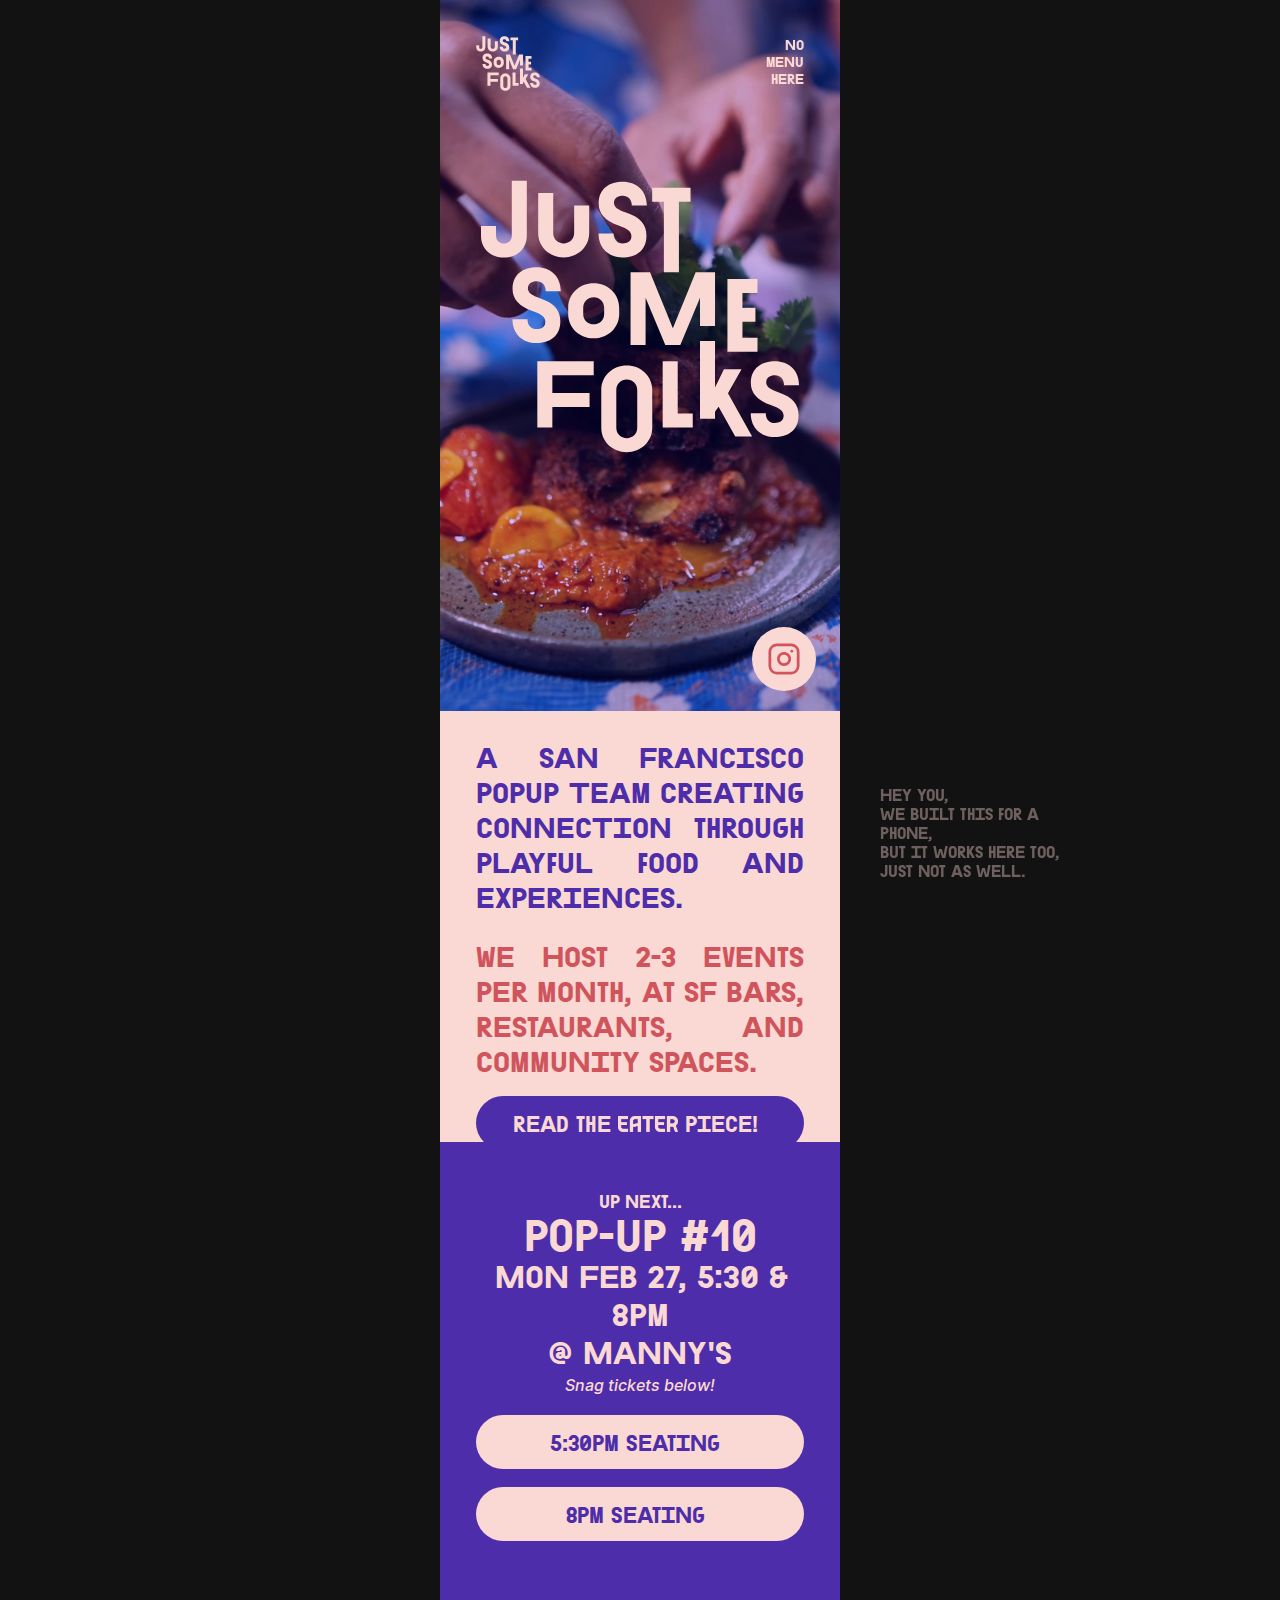
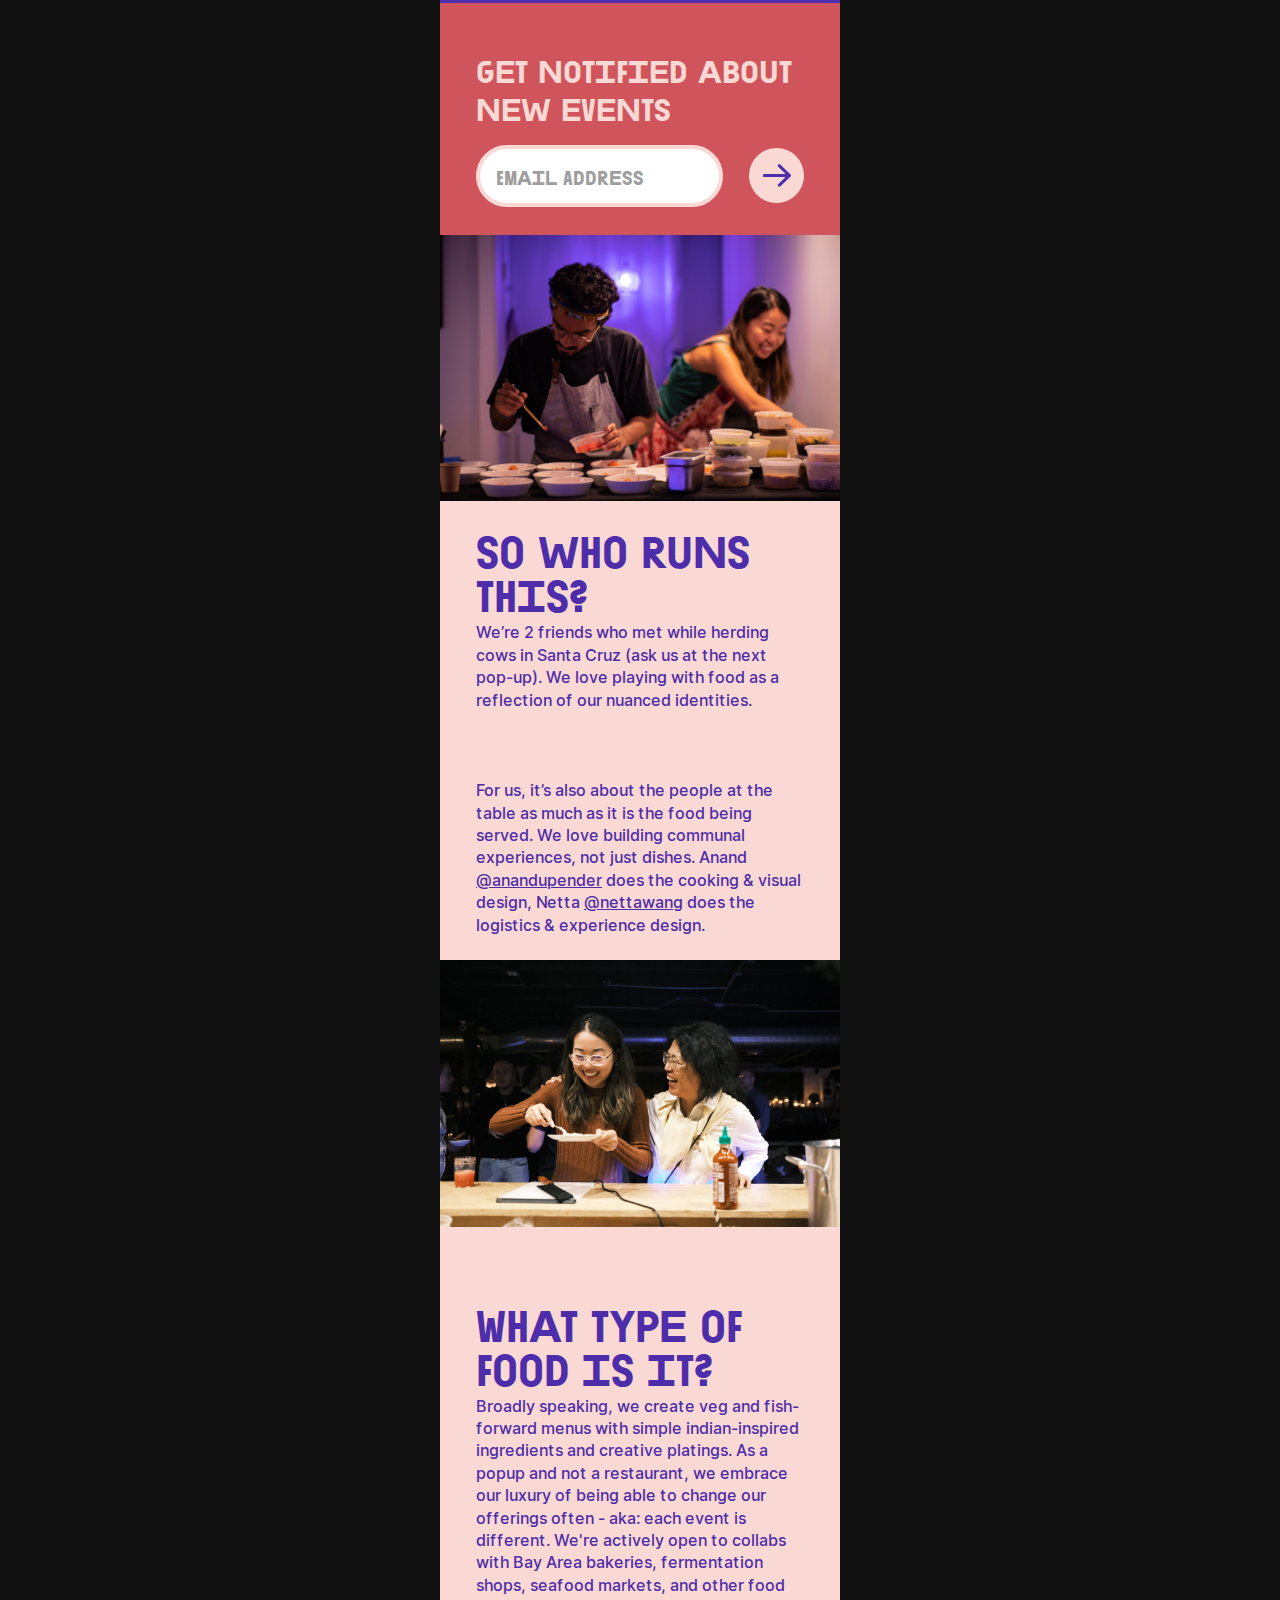
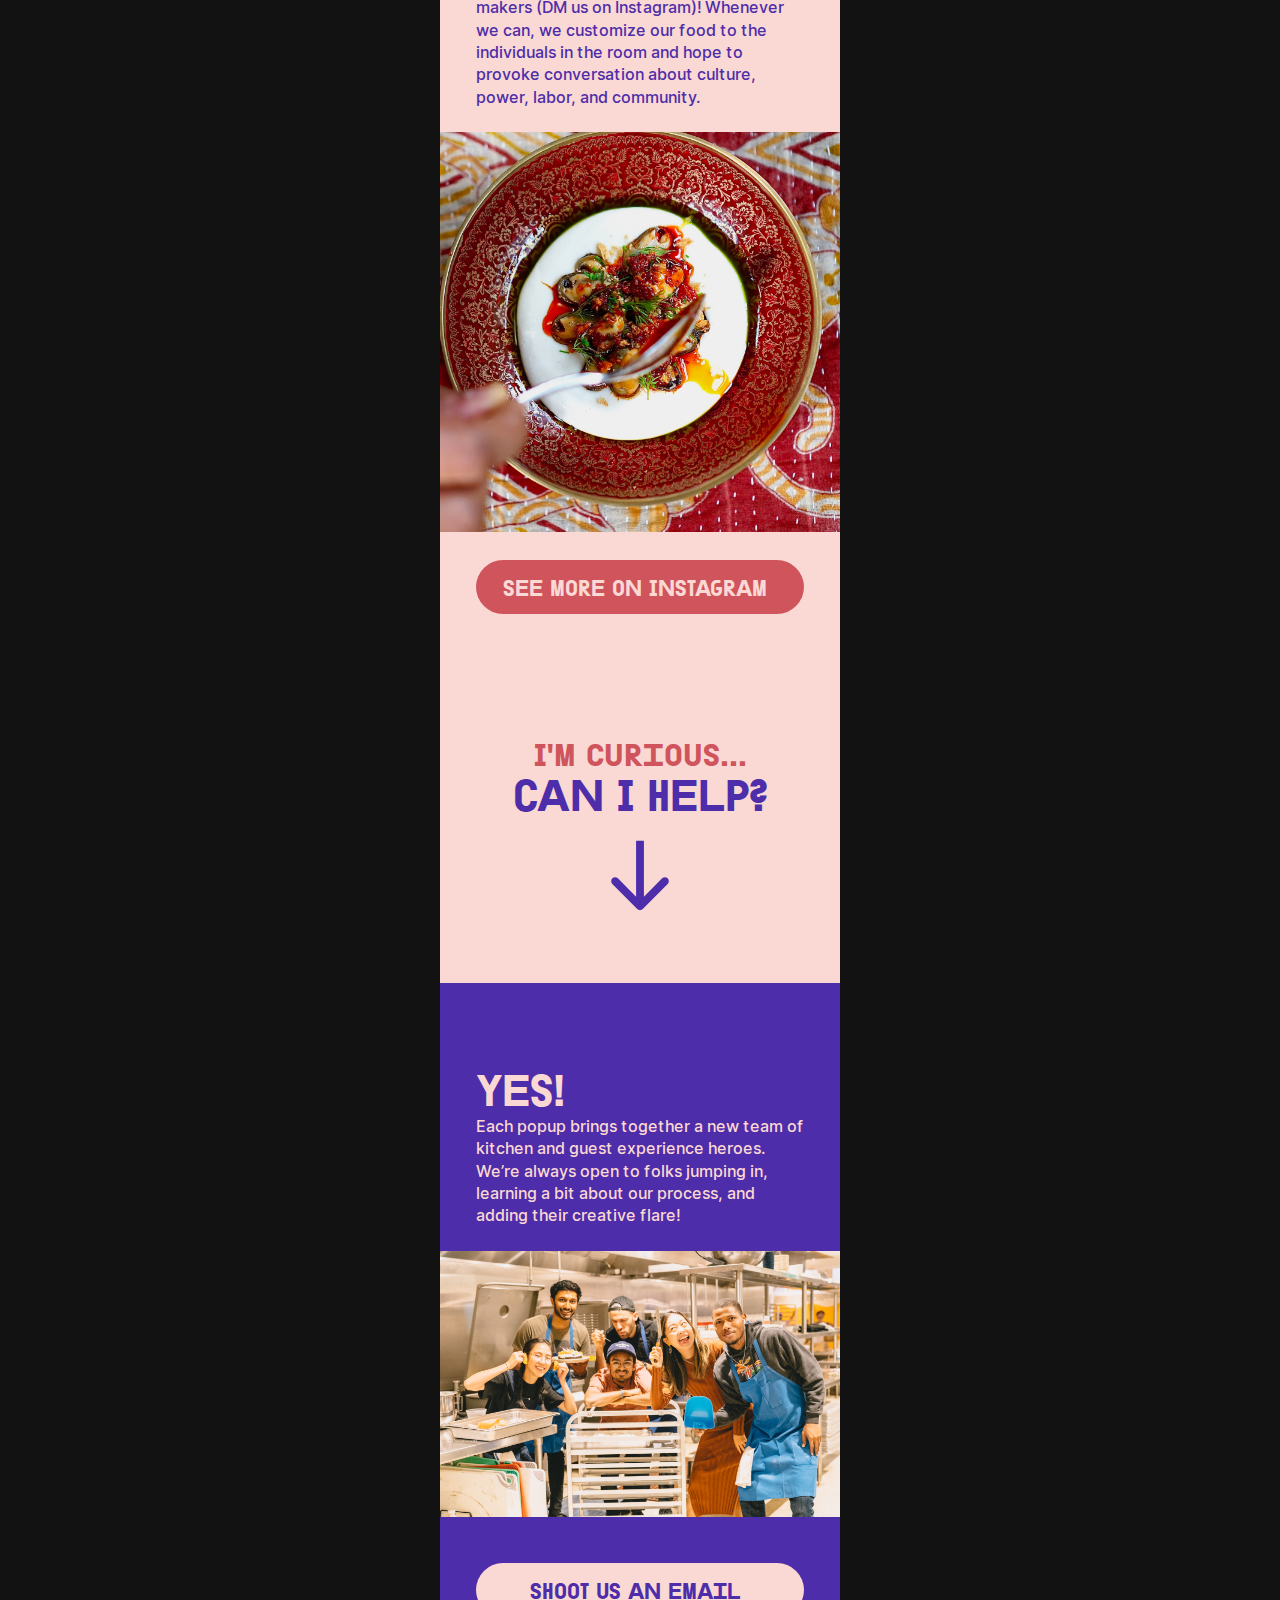
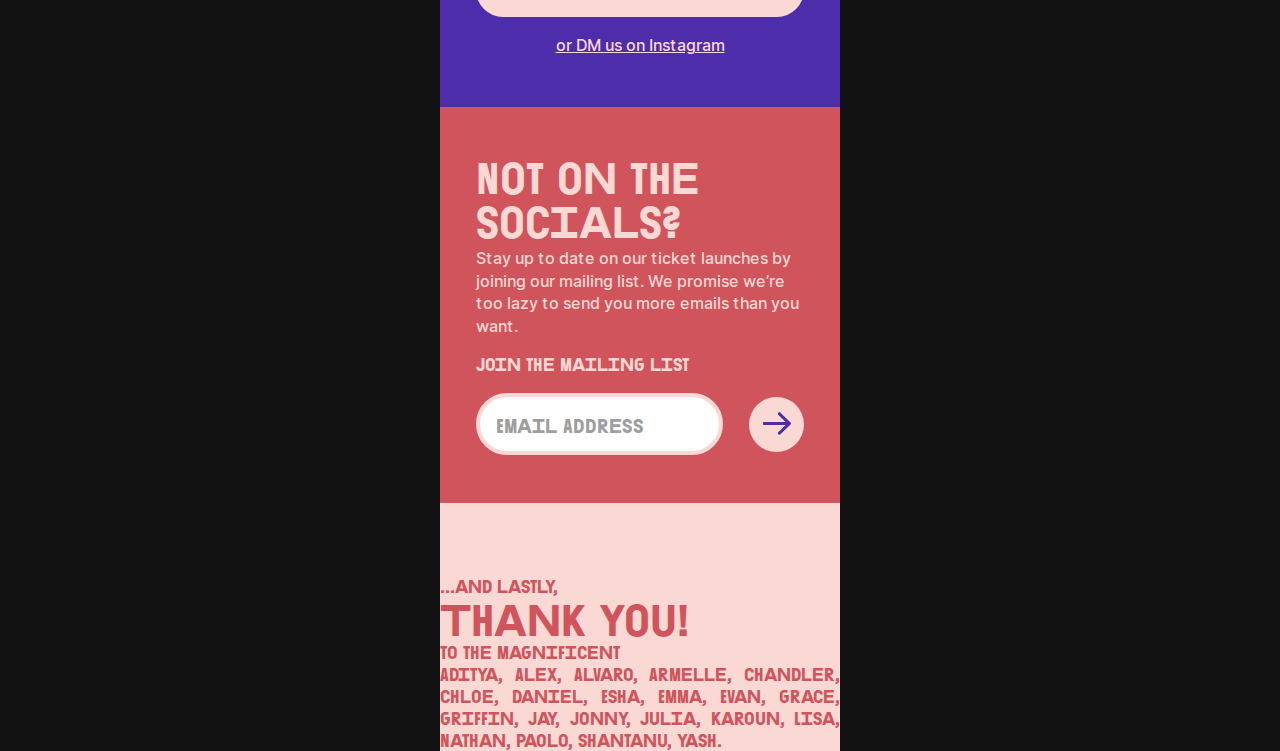
==== index.html @ a55f7429 "add mannys event live" ====
<!DOCTYPE html>
<html lang="en">
<head>
    <meta charset="UTF-8">
    <meta http-equiv="X-UA-Compatible" content="IE=edge">
    <meta name="viewport" content="width=device-width, initial-scale=1.0">
    
    <!-- Primary Meta Tags -->
    <title>Just Some Folks</title>
    <meta name="title" content="Just Some Folks">
    <meta name="description" content="a San Francisco Pop-up team creating connection through playful food and experiences">

    <link rel="apple-touch-icon" sizes="180x180" href="/apple-touch-icon.png">
    <link rel="icon" type="image/png" sizes="32x32" href="/favicon-32x32.png">
    <link rel="icon" type="image/png" sizes="16x16" href="/favicon-16x16.png">
    <link rel="manifest" href="/site.webmanifest">

    <!-- Open Graph / Facebook -->
    <meta property="og:type" content="website">
    <meta property="og:url" content="https://justsomefolks.com/">
    <meta property="og:title" content="Just Some Folks">
    <meta property="og:description" content="a San Francisco Pop-up team creating connection through playful food and experiences">
    <meta property="og:image" content="seo.jpg">

    <!-- Twitter -->
    <meta property="twitter:card" content="summary_large_image">
    <meta property="twitter:url" content="https://justsomefolks.com/">
    <meta property="twitter:title" content="Just Some Folks">
    <meta property="twitter:description" content="a San Francisco Pop-up team creating connection through playful food and experiences">
    <meta property="twitter:image" content="seo.jpg">

    <link rel="stylesheet" href="css/base.css">
    <link rel="stylesheet" href="https://cdnjs.cloudflare.com/ajax/libs/animate.css/4.1.1/animate.min.css"/>

    <!-- Google tag (gtag.js) -->
    <script async src="https://www.googletagmanager.com/gtag/js?id=G-86JX3E0QY8"></script>
    <script>
    window.dataLayer = window.dataLayer || [];
    function gtag(){dataLayer.push(arguments);}
    gtag('js', new Date());

    gtag('config', 'G-86JX3E0QY8');
    </script>
   
</head>
<body class="animate__animated animate__fadeIn">
    <nav>
        <img src="img/logo.svg" class="logo" alt="">
        <h4 class="white">
            no<br/>menu<br/>here
        </h4>
    </nav>

    <div class="hero">
        <img id="heroImage" src="img/hero.jpeg" alt="">
        <div id="videoFilter"></div>
        <video id="video" autoplay muted loop playsinline>
            <source src="img/food.MP4" type="video/mp4">
          Your browser does not support the video tag.
          </video>
        <img src="img/logo.svg" class="logo animate__animated animate__fadeInDown" alt="">
        <a href="https://www.instagram.com/justsomefolks.sf" target="_blank" id="instagram" title="instagram">
            <svg width="34" height="34" viewBox="0 0 28 28" fill="none" xmlns="http://www.w3.org/2000/svg">
              <path d="M19.8333 2.33337H8.16665C4.94499 2.33337 2.33331 4.94505 2.33331 8.16671V19.8334C2.33331 23.055 4.94499 25.6667 8.16665 25.6667H19.8333C23.055 25.6667 25.6666 23.055 25.6666 19.8334V8.16671C25.6666 4.94505 23.055 2.33337 19.8333 2.33337Z" stroke="#D0545C" stroke-width="2.25" stroke-linecap="round" stroke-linejoin="round"/>
              <path d="M18.6667 13.265C18.8106 14.2359 18.6448 15.2276 18.1927 16.0988C17.7406 16.9701 17.0253 17.6766 16.1485 18.1179C15.2718 18.5592 14.2782 18.7128 13.3091 18.5569C12.34 18.401 11.4447 17.9434 10.7506 17.2493C10.0566 16.5553 9.599 15.66 9.44306 14.6909C9.28712 13.7218 9.44073 12.7282 9.88203 11.8514C10.3233 10.9746 11.0299 10.2593 11.9011 9.80727C12.7724 9.35518 13.764 9.18934 14.735 9.33332C15.7254 9.48018 16.6423 9.94169 17.3503 10.6497C18.0583 11.3577 18.5198 12.2746 18.6667 13.265Z" stroke="#D0545C" stroke-width="2.25" stroke-linecap="round" stroke-linejoin="round"/>
              <path d="M20.4167 7.58337H20.4284" stroke="#D0545C" stroke-width="2.25" stroke-linecap="round" stroke-linejoin="round"/>
            </svg>
        </a>
    </div>

    <section class="flex col">
        <h3 class="justify h29">a San Francisco PoPUp Team creaTIng connecTion through playful food and experiences.</h3>
        <h3 class="justify h29 red mt2">We Host 2-3 events per month, at SF bars, restaurants, and community spaces.</h3>
        <a target="_blank" href="https://sf.eater.com/2022/10/7/23392945/just-some-folks-pop-up-san-francisco" class="button bt3" style="margin-bottom:-48px; z-index:100;">Read the <img class="small" src="img/eater.png"> piece!</a>
    </section>

    <img src="img/people2.jpeg" alt="">

    <!-- NO FUTURE EVENT PLANNED -->
    <section class="bg-purple p1 mt0 mb0" style="display: none;">
        <h3 class="white center">next event in late feb...come back soon!</h3>
        <p class="white center italic">We’re probably...</p>
        <div class="white center" id="dynamic">recipe testing</div>
    </section>

    <!-- PUBLIC EVENT -->
    <section class="bg-purple p1 mt0 mb0">
        <h4 class="white center">Up next...</h4>
        <h2 class="white center">Pop-up #10</h2>
        <h3 class="white center">Mon Feb 27, 5:30 & 8pm</h3>
        <h3 class="white center">@ Manny's</h3>
        <p class="white center italic"> Snag tickets below!</p>
        <a class="button bt2" target="_blank" href="https://www.exploretock.com/just-some-folks/event/397470?size=1">5:30pm Seating</a>
        <a class="button bt2" target="_blank" href="https://www.exploretock.com/just-some-folks/event/397472/just-some-folks-mannys-8pm-seating">8pm Seating</a>
    </section>

    <!-- UPCOMING TICKETED EVENT -->
    <section class="bg-purple p1 mt0 mb0" style="display: none;">
        <h2 class="white center">Pop-Up #10</h2>
        <h2 class="white center">Mon Feb 27</h2>
        <p class="white center italic">Tickets released on Feb 15 @ 5pm</p>
        <a class="button bt2" target="_blank" href="https://www.instagram.com/justsomefolks.sf/">See more on Instagram!</a>

    </section>

    <!-- UPCOMING TICKETED EVENT - LIVE -->
    <section class="bg-purple p1 mt0 mb0" style="display: none;">
        <h2 class="white center">Pop-Up #11</h2>
        <h2 class="white center">Sat Feb 4</h2>
        <p class="white center italic">Tickets live! View event page for availability:</p>
        <a class="button bt2" target="_blank" href="https://www.instagram.com/justsomefolks.sf/">Buy Tickets Now!</a>
    </section>

    <section class="bg-red p2 mt0 mb0">
         <!-- Mailchimp Signup Form -->
         <div id="mc_embed_signup" style="margin-top: 24px;">
            <form action="https://justsomefolks.us21.list-manage.com/subscribe/post?u=ed7570cddda51adbb8018273b&amp;id=069e3c204b&amp;f_id=002ad7e1f0" method="post" id="mc-embedded-subscribe-form" name="mc-embedded-subscribe-form" class="validate" target="_self">
                <div id="mc_embed_signup_scroll">
                <div class="mc-field-group">
                    <label class="white" for="email"><h3 class="white">Get notified about new events</h3></label>
                    <div class="flex row">
                        <input type="email" value="" name="EMAIL" class="required email" id="mce-EMAIL" placeholder="Email Address" required>
                        <input type="submit" value="" name="subscribe" id="mc-embedded-subscribe" class="button bt2 submit">
                    </div>
                </div>
            </form>
        </div>
        <!--End Mailchimp Form-->   
    </section>

    <img src="img/team1.jpeg" alt="">

    <section>
        <h2>So who runs this?</h2>
        <p>We’re 2 friends who met while herding cows in Santa Cruz (ask us at the next pop-up). We love playing with food as a reflection of our nuanced identities. </p>
    </section>
    <img src="img/team3.jpeg" alt="">
    <section>
        <p>For us, it’s also about the people at the table as much as it is the food being served. We love building communal experiences, not just dishes. Anand <a style="text-decoration: underline; color: #4D2DA9" target="_blank" href="https://www.instagram.com/anandupender/">@anandupender</a> does the cooking & visual design, Netta <a target="_blank" style="text-decoration: underline; color: #4D2DA9" href="https://www.instagram.com/nettawang/">@nettawang</a> does the logistics & experience design.</p>
    </section>

    <!-- <section class="mt-1">
        <h2 class="red outline">We Host</h2>
        <h3 class="red mb1">...2-3 events per month, at SF bars, restaurants, and community spaces.</h3>
        <p class="red">Tickets available in the bio of our</p>
        <a class="button bt1" target="_blank" href="https://www.instagram.com/justsomefolks.sf/">Instagraaaaam</a>
    </section> -->

    <img src="img/people3.jpeg" alt="">

    <section class="mt1">
        <h2>What type of food is it?</h2>
        <p>Broadly speaking, we create veg and fish-forward menus with simple indian-inspired ingredients and creative platings. As a popup and not a restaurant, we embrace our luxury of being able to change our offerings often - aka: each event is different. We're actively open to collabs with Bay Area bakeries, fermentation shops, seafood markets, and other food makers (DM us on Instagram)! Whenever we can, we customize our food to the individuals in the room and hope to provoke conversation about culture, power, labor, and community.</p>
    </section>
    <img class="square" src="img/food1.jpeg" alt="">
    <section>
        <a class="button bt1" target="_blank" href="https://www.instagram.com/justsomefolks.sf/">See more on Instagram</a>
    </section>

    <section class="mt1 flex h-center col p1">
        <h3 class="red center">I'm curious...</h3>
        <h2 class="center">can I help?</h2>
        <img src="img/arrow.svg" class="small mt2">
    </section>

   <div class="bg-purple p2">
        <section class="mt1">
            <h2 class="white">Yes!</h2>
            <p class="white">Each popup brings together a new team of kitchen and guest experience heroes. We’re always open to folks jumping in, learning a bit about our process, and adding their creative flare!</p>
        </section>
        <img src="img/team2.jpeg" alt="">
        
        <section class="flex col">
            <a class="button bt2" href="mailto:anand.upender@gmail.com">Shoot us an email</a>
            <a style="text-align: center; text-decoration: underline;" href="https://www.instagram.com/justsomefolks.sf">or DM us on Instagram</a>
        </section>
    
   </div>

   <section class="bg-red p1 mt0">
    <h2 class="white">Not on the Socials?</h2>
    <p class="white">Stay up to date on our ticket launches by joining our mailing list. We promise we’re too lazy to send you more emails than you want.</p>
    
    <!-- Mailchimp Signup Form -->
    <div id="mc_embed_signup">
        <form action="https://justsomefolks.us21.list-manage.com/subscribe/post?u=ed7570cddda51adbb8018273b&amp;id=069e3c204b&amp;f_id=002ad7e1f0" method="post" id="mc-embedded-subscribe-form" name="mc-embedded-subscribe-form" class="validate" target="_self">
            <div id="mc_embed_signup_scroll">
            <div class="mc-field-group">
                <label for="email" class="white">Join the mailing list</label>
                <div class="flex row">
                    <input type="email" value="" name="EMAIL" class="required email" id="mce-EMAIL" placeholder="Email Address" required>
                    <input type="submit" value="" name="subscribe" id="mc-embedded-subscribe" class="button bt2 submit">
                </div>
            </div>
        </form>
    </div>
    <!--End Mailchimp Form-->
</section>

    <footer>
        <h4 class="red">...and lastly,</h4>
        <h2 class="red">Thank you!</h2>
        <h4>to the magnificent</h4>
        <h4 class="justify">Aditya, Alex, Alvaro, Armelle, Chandler, Chloe, Daniel, Esha, Emma, Evan, Grace, Griffin, Jay, Jonny, Julia, Karoun, Lisa, Nathan,   Paolo,   Shantanu,  Yash.</h4>
        
    </footer>

    <span id="desktop-only">
        <h4>Hey you,<br/>
            we built this for a phone,<br/>
            but it works here too,<br/>
            just not as well.
        </h4>
    </span>

    <style>
        @font-face {
            font-family: ExpositBlack;
            src: url("fonts/EB.otf") format("opentype");
        }

        @font-face {
            font-family: 'Inter';
            font-style:  normal;
            font-weight: 400;
            font-display: swap;
            src: url("fonts/Inter-Regular.woff2?v=3.19") format("woff2"),
                url("fonts/Inter-Regular.woff?v=3.19") format("woff");
        }
        @font-face {
            font-family: 'Inter';
            font-style:  italic;
            font-weight: 400;
            font-display: swap;
            src: url("fonts/Inter-Italic.woff2?v=3.19") format("woff2"),
                url("fonts/Inter-Italic.woff?v=3.19") format("woff");
        }

        @font-face {
            font-family: 'Inter';
            font-style:  normal;
            font-weight: 500;
            font-display: swap;
            src: url("fonts/Inter-Medium.woff2?v=3.19") format("woff2"),
                url("fonts/Inter-Medium.woff?v=3.19") format("woff");
        }
        @font-face {
            font-family: 'Inter';
            font-style:  italic;
            font-weight: 500;
            font-display: swap;
            src: url("fonts/Inter-MediumItalic.woff2?v=3.19") format("woff2"),
                url("fonts/Inter-MediumItalic.woff?v=3.19") format("woff");
        }
        @font-face {
            font-family: 'Inter';
            font-style:  normal;
            font-weight: 800;
            font-display: swap;
            src: url("fonts/Inter-ExtraBold.woff2?v=3.19") format("woff2"),
                url("fonts/Inter-ExtraBold.woff?v=3.19") format("woff");
        }
        @font-face {
            font-family: 'Inter';
            font-style:  italic;
            font-weight: 800;
            font-display: swap;
            src: url("fonts/Inter-ExtraBoldItalic.woff2?v=3.19") format("woff2"),
                url("fonts/Inter-ExtraBoldItalic.woff?v=3.19") format("woff");
        }
       
        h1,h2,h3,h4{
            font-family: ExpositBlack, sans-serif;
            font-feature-settings:"ss01" on, "ss02" off, "ss03" on;
            font-variant-ligatures: none;
    
        }
        body{
            font-family: Inter;
            font-weight: 500;
        }
    
    </style>

    <script src="js/main.js"></script>

</body>
</html>
---- css/base.css ----
html, body {
  overflow-x: hidden;
}

body {
  font-family: ExpositBlack, sans-serif;
  font-feature-settings: "ss01" on, "ss02" off, "ss03" on;
  font-variant-ligatures: none;
  color: #121212;
  background-color: #FAD8D3;
  margin: 0;
  width: 100vw;
}

h1, h2, h3, h4 {
  font-family: ExpositBlack, sans-serif;
  font-feature-settings: "ss01" on, "ss02" off, "ss03" on;
  font-variant-ligatures: none;
  color: #4D2DA9;
  margin: 0;
  font-weight: normal;
}

h1 {
  font-size: 92px;
}

h2 {
  font-size: 44px;
  line-height: 100%;
}

h3 {
  font-size: 32px;
}

h4 {
  font-size: 18px;
}

.h29 {
  font-size: 29px !important;
}

.outline {
  text-shadow: -3px 3px 0 #FAD8D3, 3px 3px 0 #FAD8D3, 3px -3px 0 #FAD8D3, -3px -3px 0 #FAD8D3;
}

p {
  font-size: 18px;
}

.justify {
  text-align: justify;
}

.primary-color {
  color: #4D2DA9;
}

p, li {
  color: #4D2DA9;
  font-size: 16px;
  line-height: 140%;
  margin: 4px 0;
}

a {
  color: #121212;
}

a.white {
  color: #FAD8D3;
}

a:visited {
  color: #121212;
}

a.white:visited {
  color: #FAD8D3;
}

.white {
  color: #FAD8D3 !important;
}

.red {
  color: #D0545C;
}

.center {
  text-align: center;
}

.italic {
  font-style: italic;
}

section {
  padding: 0px 36px 0 36px;
  margin: 24px 0;
  max-width: 100vw;
}

.bg-purple {
  background-color: #4D2DA9;
}

.bg-red {
  background-color: #D0545C;
}

.p1 {
  padding-top: 48px;
  padding-bottom: 48px;
}

.p2 {
  padding-top: 12px;
  padding-bottom: 32px;
}

.mb0 {
  margin-bottom: -4px;
}

.mb1 {
  margin-bottom: 24px;
}

.mt0 {
  margin-top: -4px;
}

.mt1 {
  margin-top: 32px;
}

.mt-1 {
  margin-top: -32px;
}

.flex {
  display: flex;
}

.row {
  flex-direction: row;
  align-items: center;
  justify-content: space-between;
}

.wrap {
  flex-wrap: wrap;
}

.col {
  flex-direction: column;
}

.h-center {
  align-items: center;
}

.flex-item {
  flex: 1;
  margin-right: 42px;
}

.flex-item:last-child {
  margin-right: 0;
}

.mc-field-group {
  display: flex;
  flex-direction: column;
}
.mc-field-group label {
  font-family: ExpositBlack;
  color: #4D2DA9;
  font-size: 18px;
  margin-top: 12px;
  margin-bottom: 18px;
}
.mc-field-group #mc-embedded-subscribe {
  border-radius: 50%;
  width: 55px;
  height: 55px;
}

.hero {
  width: 100vw;
  position: relative;
  max-height: 90vh;
}
.hero video {
  width: 0;
  opacity: 0;
  max-height: calc(90vh - 4px);
  object-fit: cover;
}
.hero #videoFilter {
  background-color: #4D2DA9;
  position: absolute;
  top: 0;
  width: 100%;
  opacity: 0.4;
  height: calc(100% - 4px);
  mix-blend-mode: hard-light;
}
.hero img.logo {
  object-fit: cover;
  width: 80%;
  top: 180px;
  position: absolute;
  left: 10%;
}
.hero #instagram {
  position: absolute;
  right: 24px;
  bottom: 24px;
  background-color: #FAD8D3;
  width: 64px;
  height: 64px;
  display: flex;
  justify-content: center;
  align-items: center;
  border-radius: 50%;
  animation: rotate 8s infinite forwards linear;
}

@keyframes rotate {
  from {
    transform: rotate(0deg);
  }
  to {
    transform: rotate(360deg);
  }
}
nav {
  z-index: 100;
  position: absolute;
  left: 0;
  display: flex;
  margin-bottom: 24px;
  justify-content: space-between;
  flex-direction: row;
  font-weight: 900;
  width: calc(100vw - 36px - 36px);
  padding: 36px 36px 0 36px;
}
nav a {
  text-decoration: none;
}
nav img {
  width: 64px;
  object-fit: fill;
}
nav h4 {
  text-align: right;
  font-size: 14px !important;
}

img {
  width: 100vw;
  object-fit: cover;
}

img.small {
  width: 60px;
  object-fit: cover;
}

img.square {
  width: 100vw;
  height: 100vw;
  object-fit: cover;
}

.button, button {
  font-family: ExpositBlack;
  font-feature-settings: "ss01" on, "ss02" off, "ss03" on;
  font-variant-ligatures: none;
  display: block;
  padding: 14px 26px 14px 16px;
  font-size: 22px;
  border-radius: 36px;
  border: none;
  width: 100%;
  margin: 18px 0;
  text-align: center;
}

.button {
  width: auto;
}

.bt1 {
  background-color: #D0545C;
  color: #FAD8D3;
}

.bt2 {
  background-color: #FAD8D3;
  color: #4D2DA9 !important;
}

.bt3 {
  background-color: #4D2DA9;
  color: #FAD8D3;
  cursor: pointer;
}

input {
  font-family: ExpositBlack;
  font-feature-settings: "ss01" on, "ss02" off, "ss03" on;
  font-variant-ligatures: none;
  display: block;
  padding: 14px 26px 14px 16px;
  font-size: 22px;
  border-radius: 36px;
  border: 4px solid #4D2DA9;
  max-width: 60%;
  margin: 0 !important;
  text-align: left;
}

input::placeholder {
  opacity: 0.7;
  font-size: 20px;
}

input.submit {
  border-radius: 50%;
  background-image: url("/img/arrow2.svg");
  background-position: center;
  background-size: 50%;
  background-repeat: no-repeat;
}

input.email {
  border-color: #FAD8D3;
}

a, a:visited {
  color: #FAD8D3;
  text-decoration: none;
}

.mt1 {
  margin-top: 8vh;
}

.mt2 {
  margin-top: 24px;
}

footer {
  width: 100%;
  display: flex;
  justify-content: center;
  align-items: left;
  flex-direction: column;
  margin-top: 72px;
  text-align: left;
}
footer h2, footer h4 {
  color: #D0545C;
}

#desktop-only {
  display: none;
  position: fixed;
  bottom: 20px;
  width: 200px;
  text-align: left;
  right: calc((100vw - 400px) / 2 - 240px);
  opacity: 0.4;
  transition: opacity 300ms ease;
}
#desktop-only h4 {
  color: #FAD8D3;
  font-size: 16px;
}

#desktop-only:hover {
  opacity: 1;
}

@media only screen and (min-width: 500px) {
  html {
    background-color: #121212;
  }

  body {
    width: 400px;
    margin: 0 auto;
  }

  img {
    max-width: 400px;
  }

  img.square {
    width: 400px;
    height: 400px;
  }

  nav {
    width: calc(400px - 36px * 2);
    margin-left: auto;
    margin-right: auto;
    left: 0;
    right: 0;
    text-align: center;
  }

  .hero {
    max-width: 400px;
  }
  .hero img.logo {
    max-width: 400px;
  }

  #desktop-only {
    display: block;
  }
}

/*# sourceMappingURL=base.css.map */
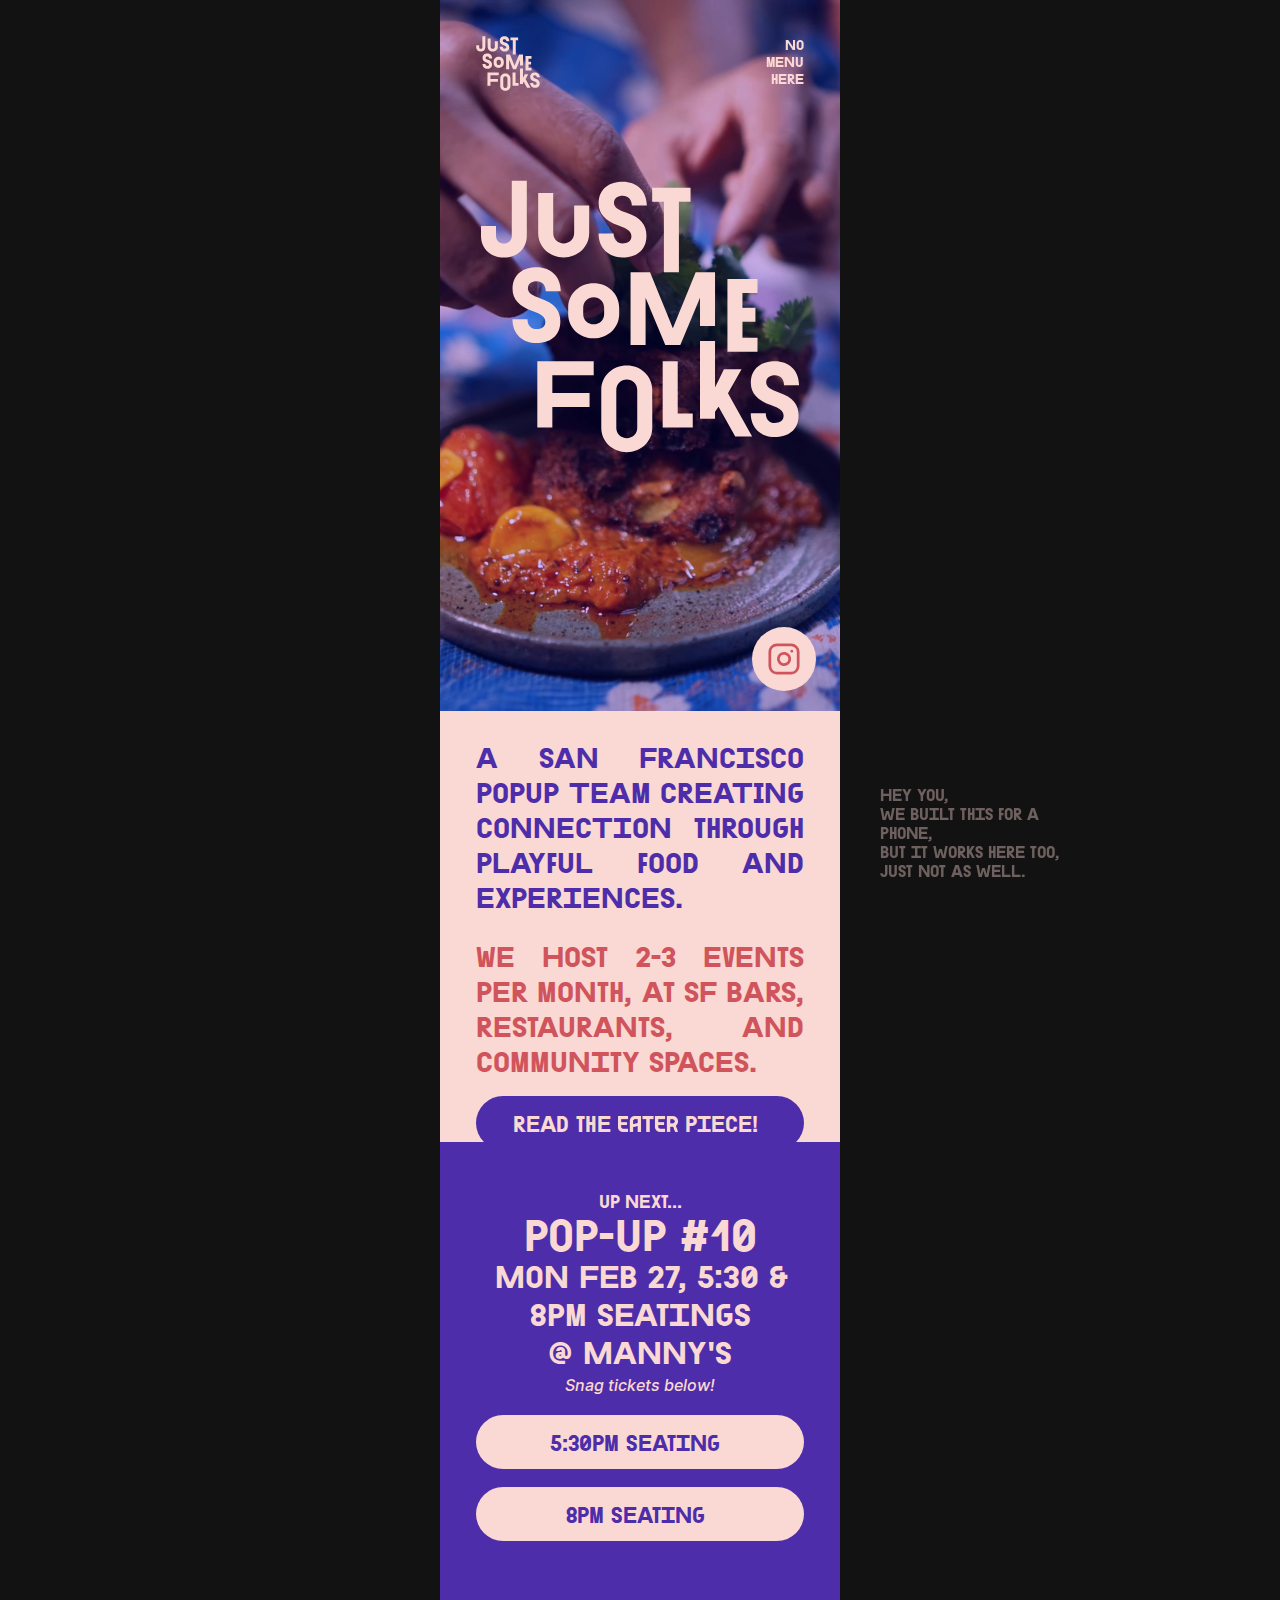
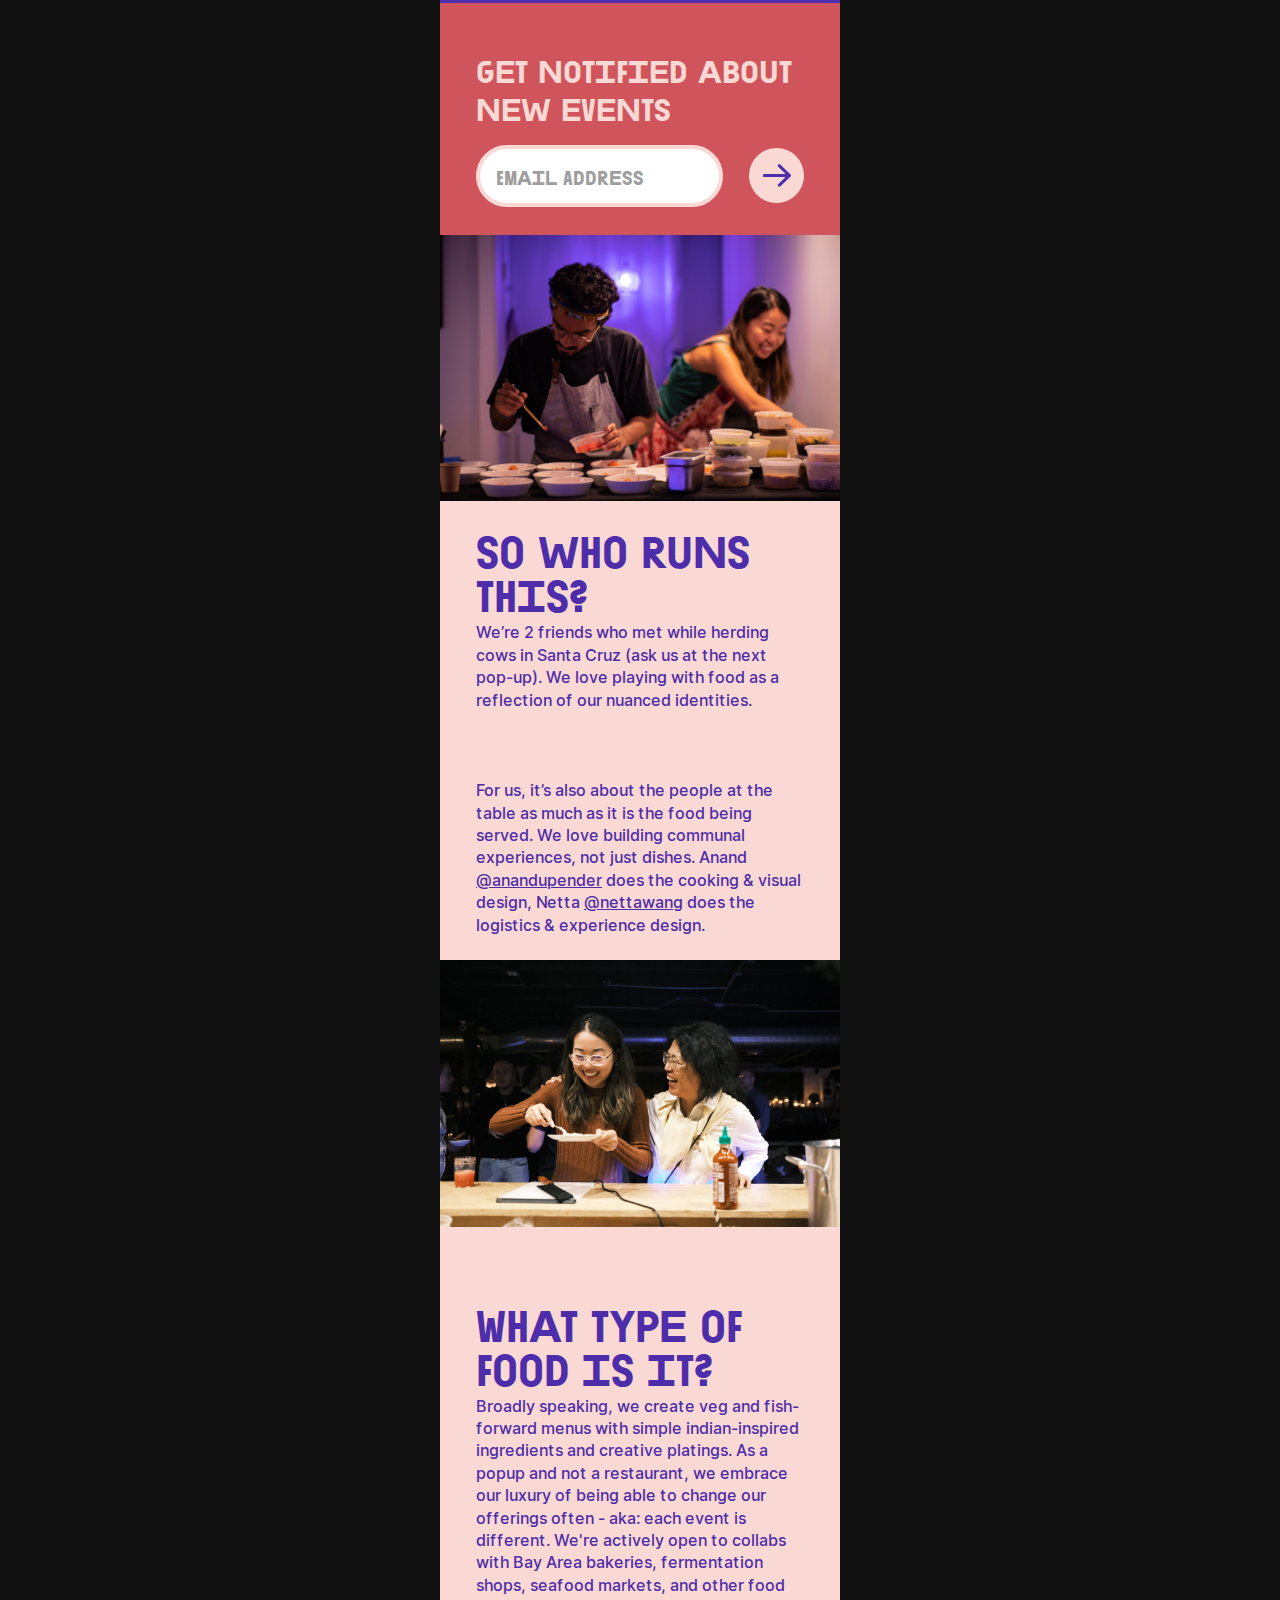
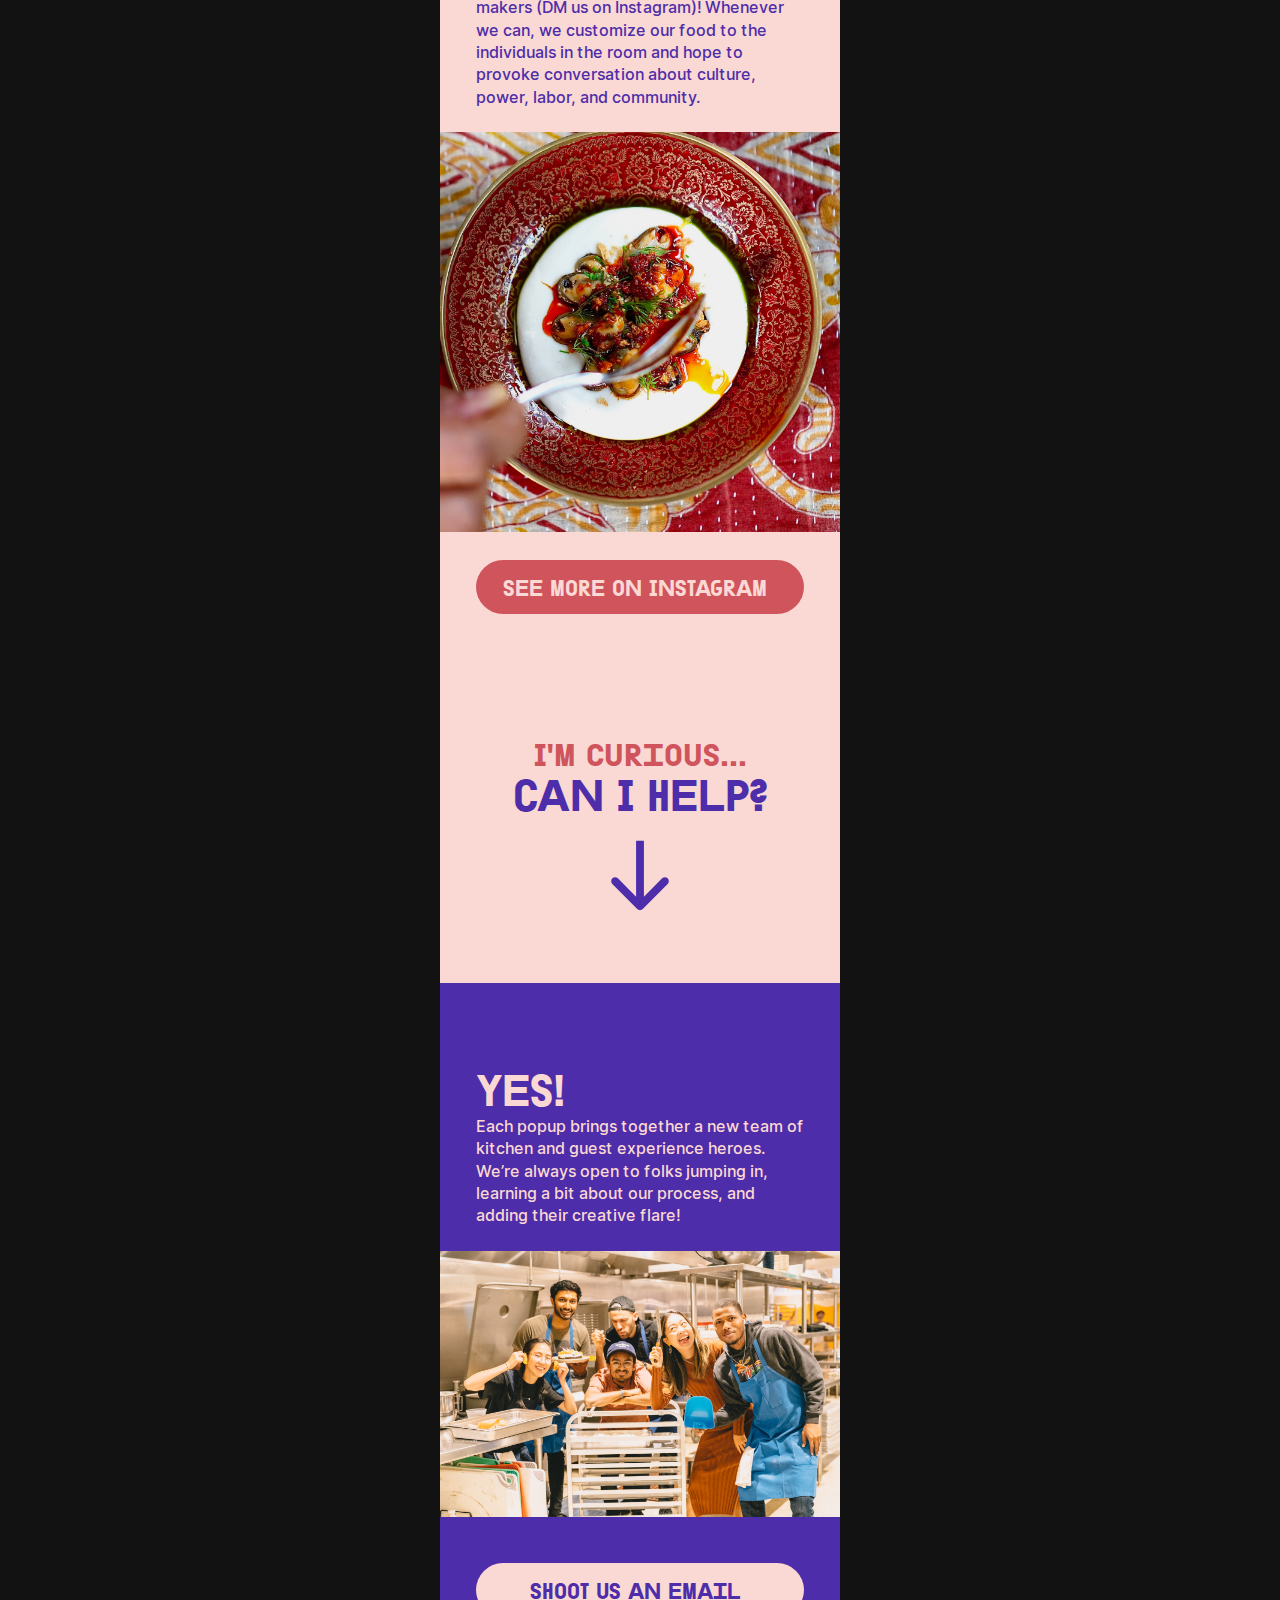
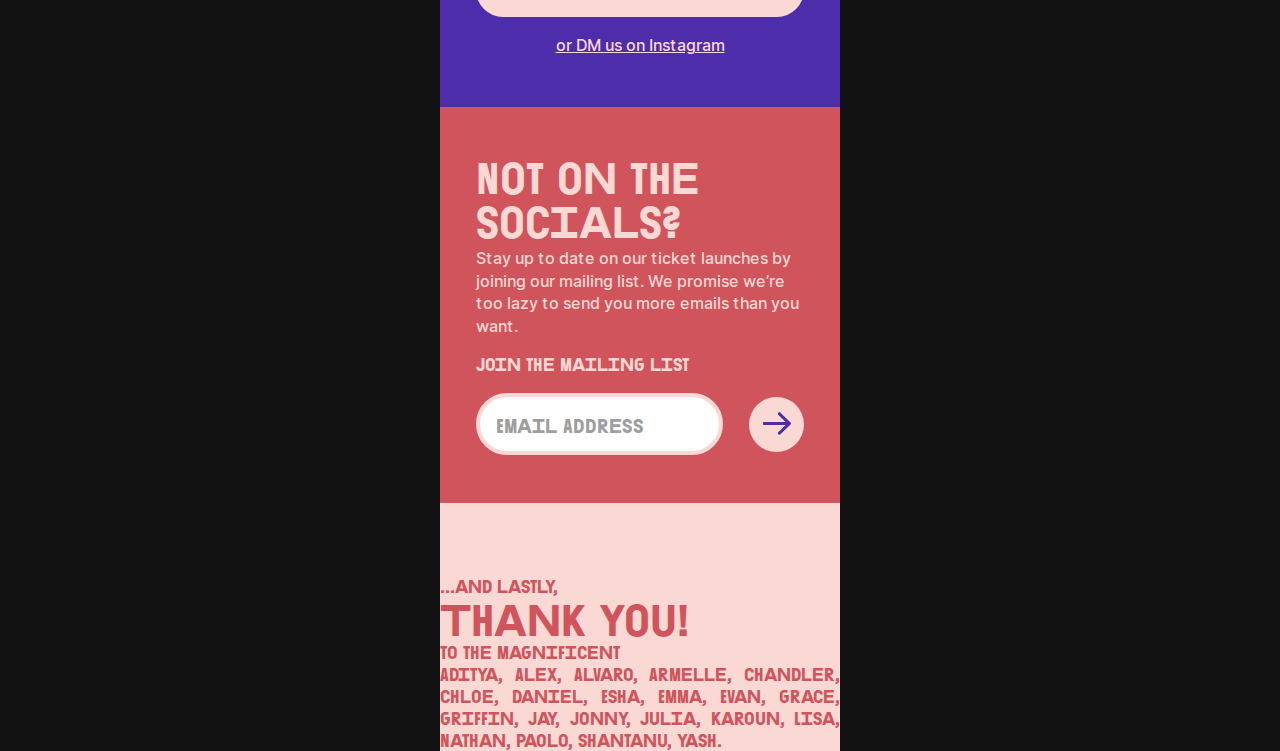
==== commit f8b07c00: "update seating wording" ====
--- a/index.html
+++ b/index.html
@@ -87,7 +87,7 @@
     <section class="bg-purple p1 mt0 mb0">
         <h4 class="white center">Up next...</h4>
         <h2 class="white center">Pop-up #10</h2>
-        <h3 class="white center">Mon Feb 27, 5:30 & 8pm</h3>
+        <h3 class="white center">Mon Feb 27, 5:30 & 8pm Seatings</h3>
         <h3 class="white center">@ Manny's</h3>
         <p class="white center italic"> Snag tickets below!</p>
         <a class="button bt2" target="_blank" href="https://www.exploretock.com/just-some-folks/event/397470?size=1">5:30pm Seating</a>
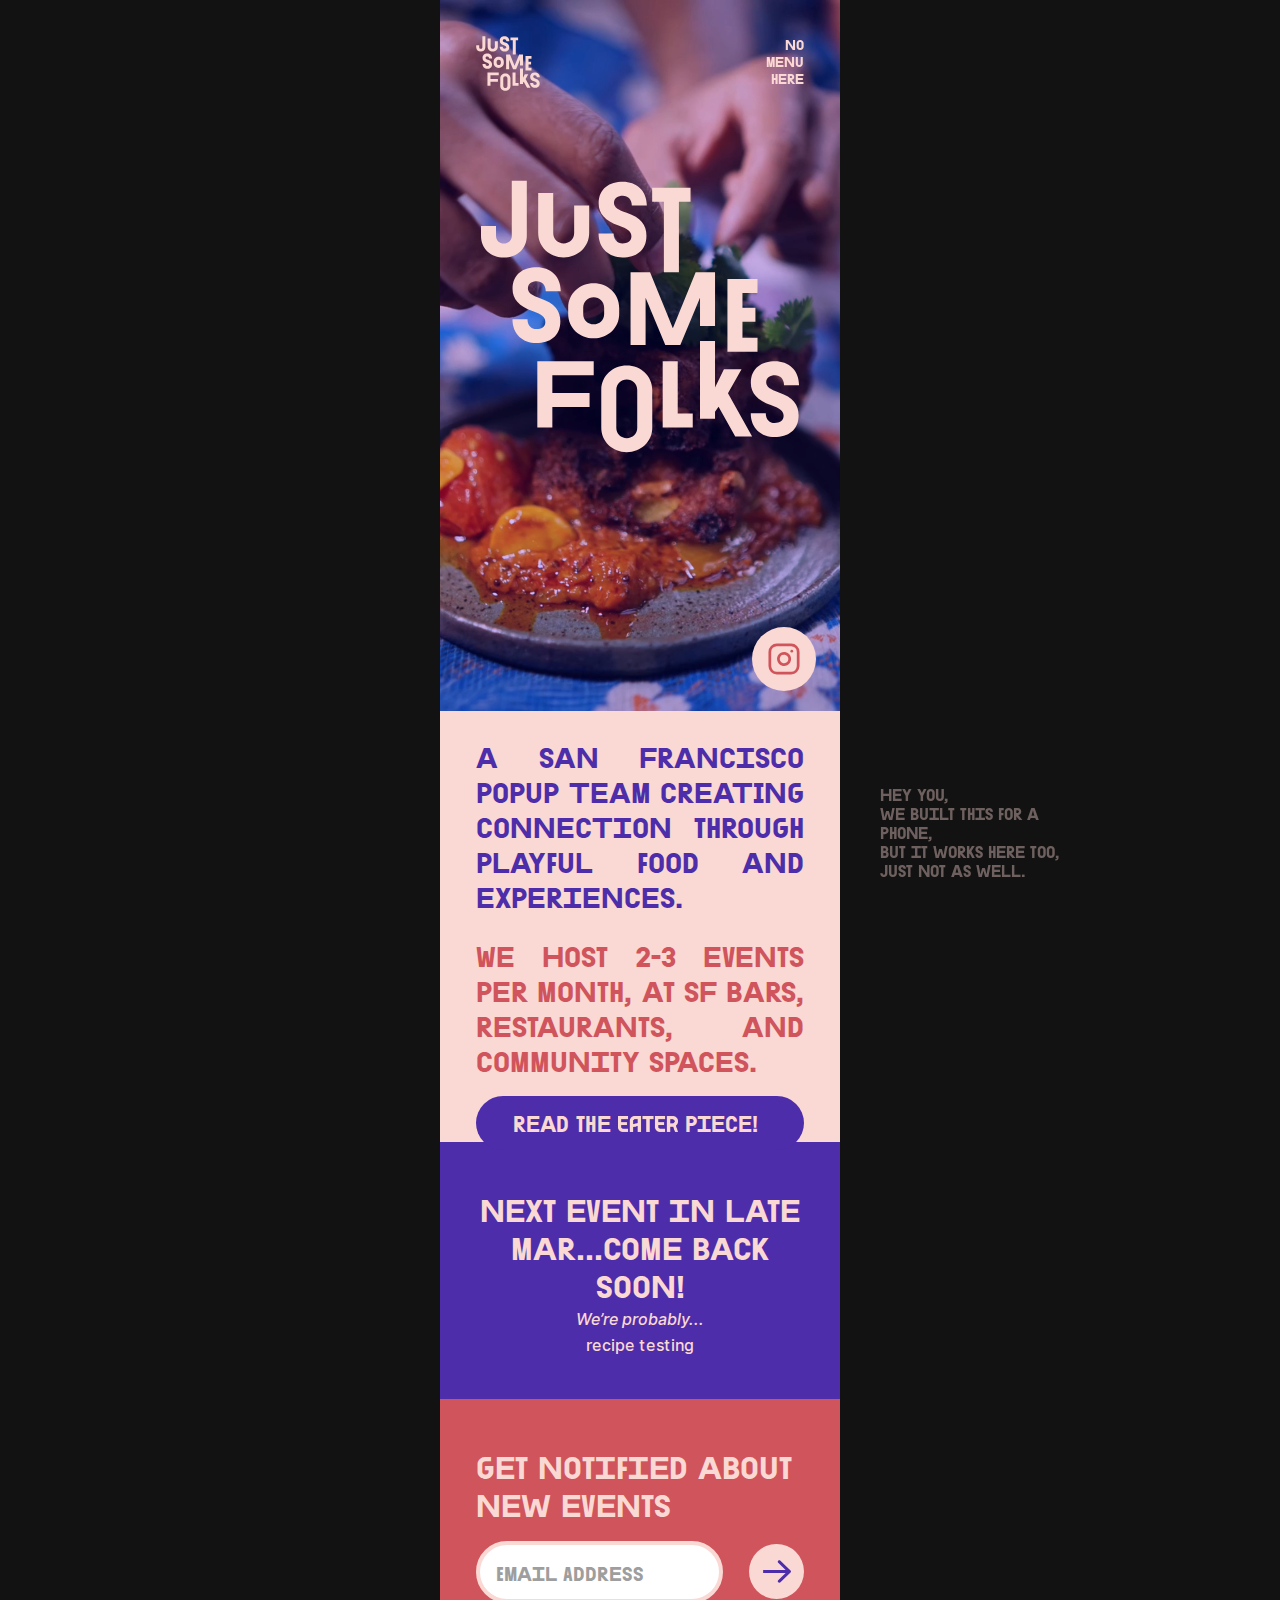
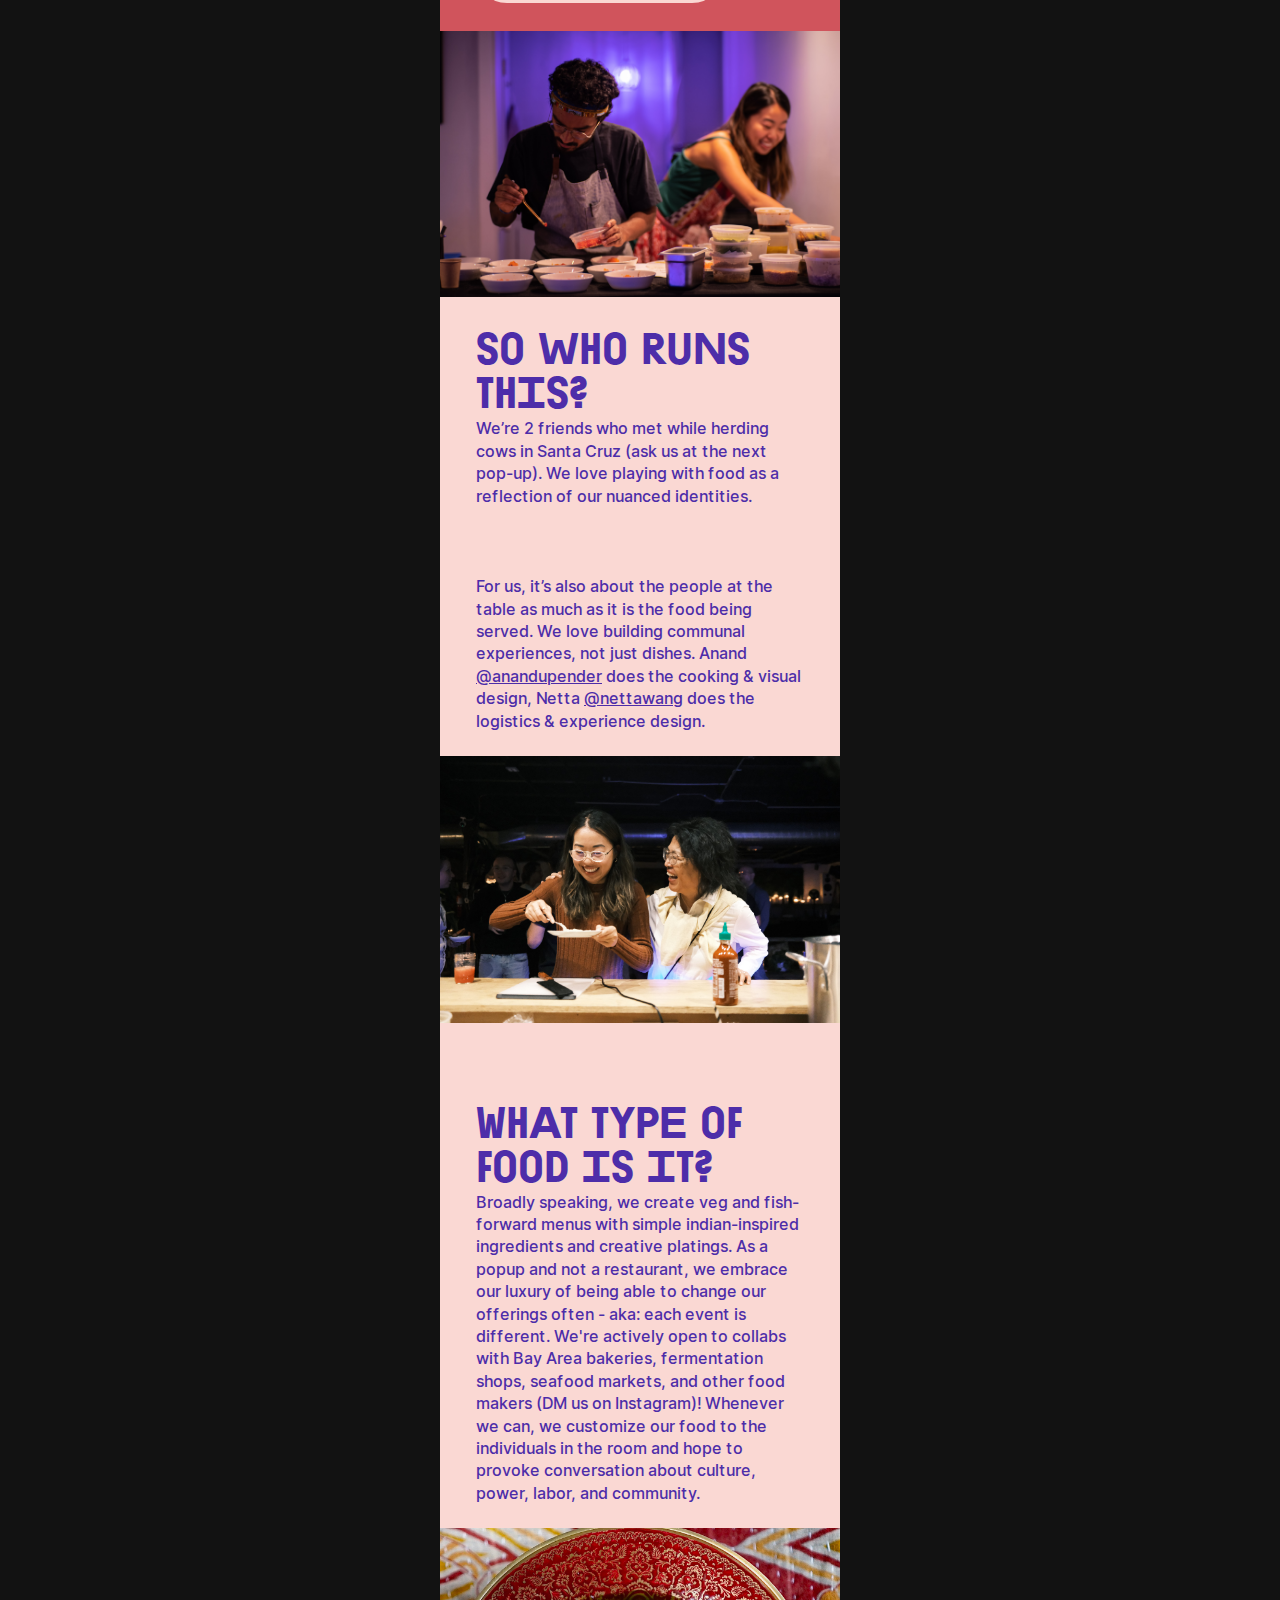
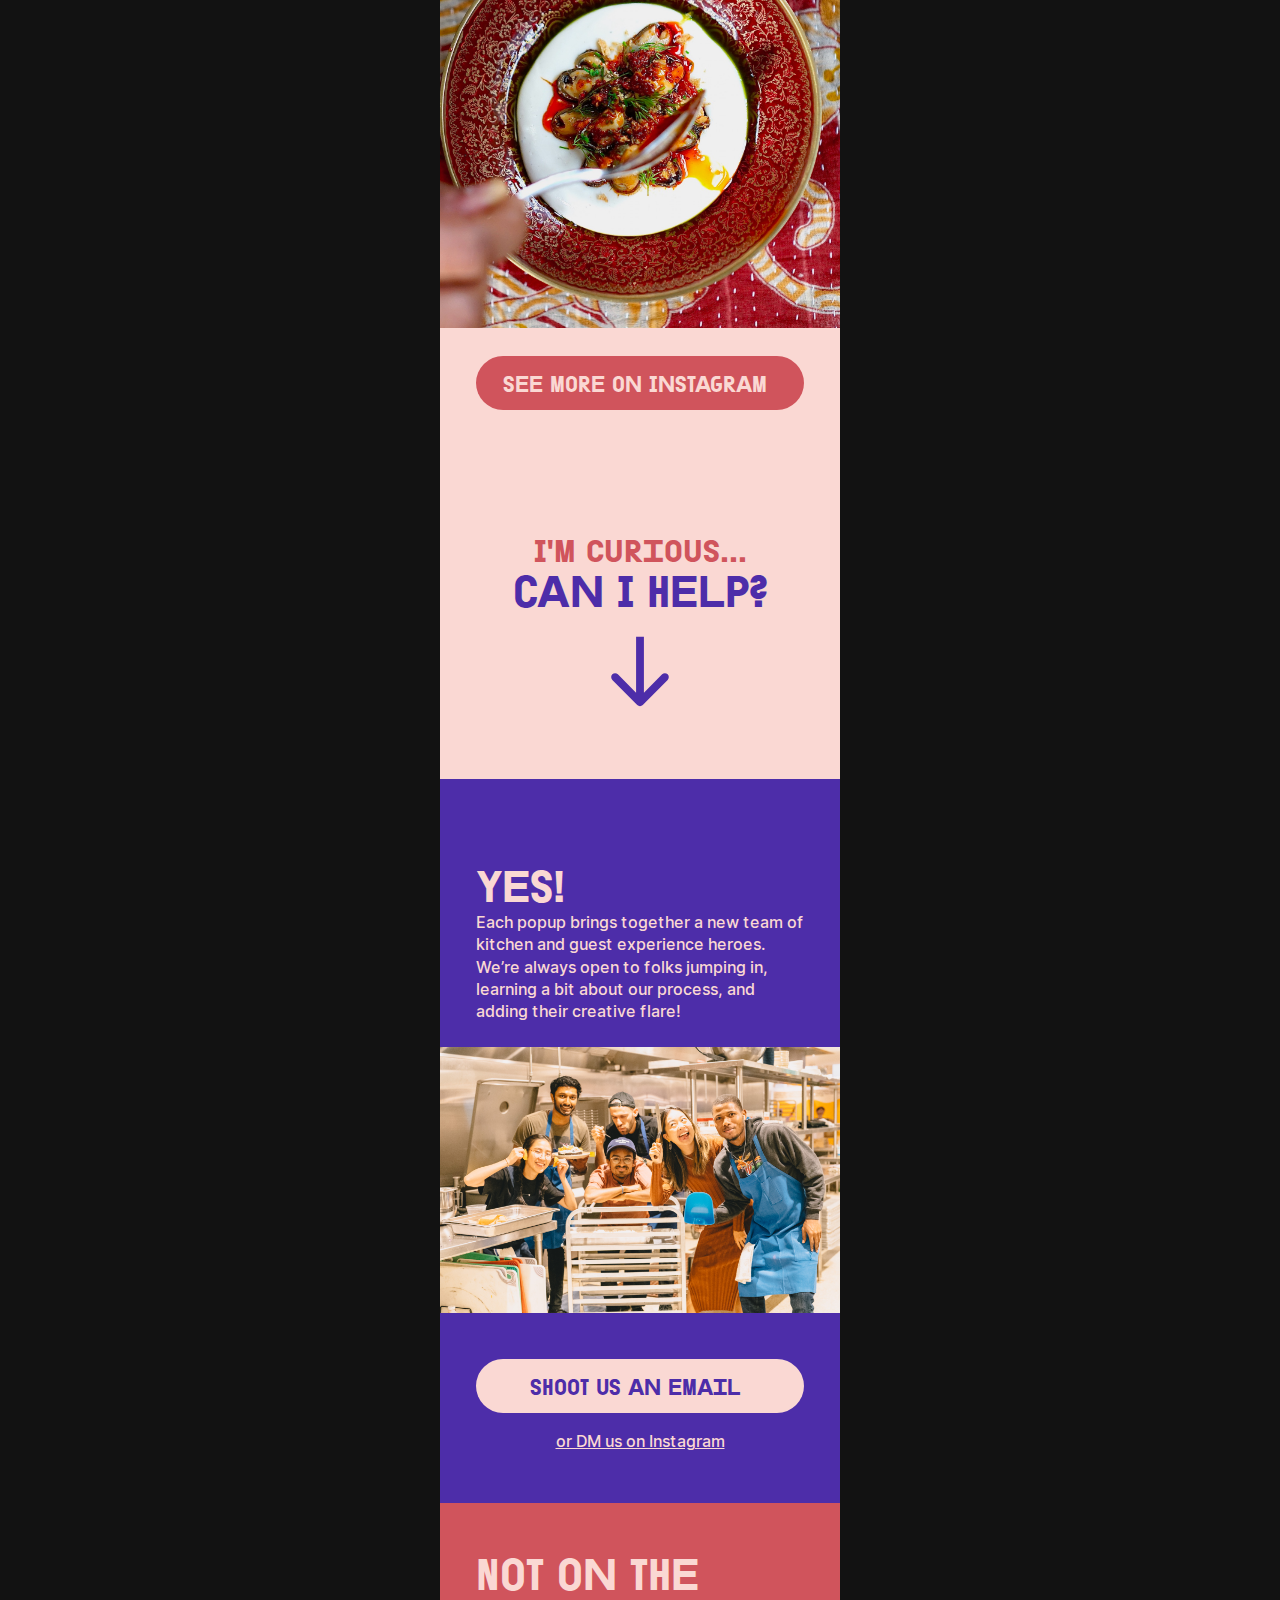
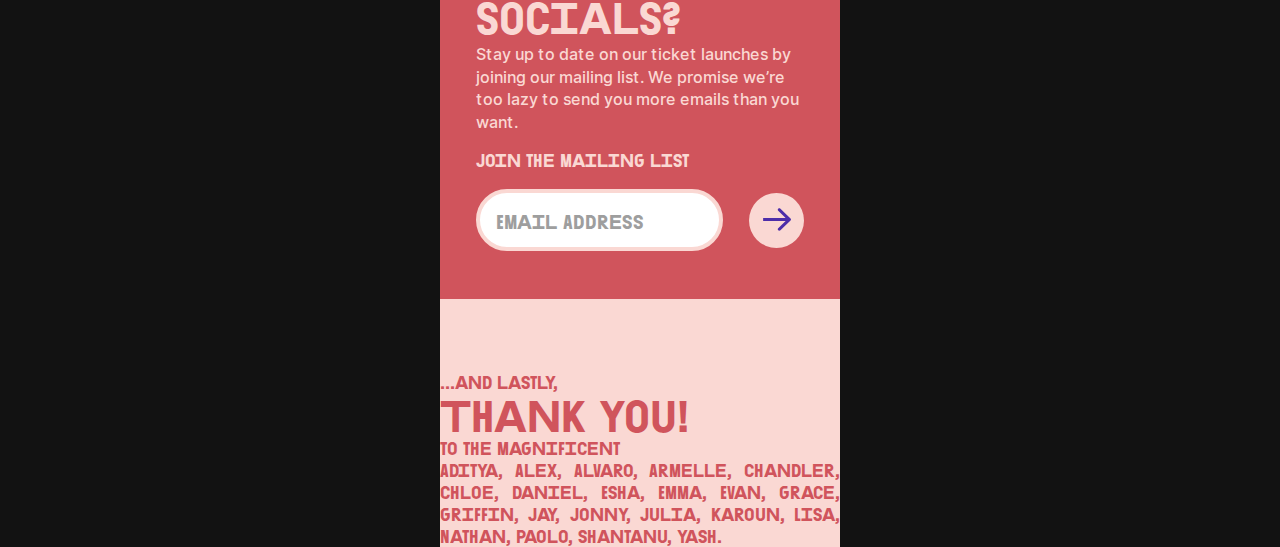
==== commit c21b5d31: "copy" ====
--- a/index.html
+++ b/index.html
@@ -77,25 +77,24 @@
     <img src="img/people2.jpeg" alt="">
 
     <!-- NO FUTURE EVENT PLANNED -->
-    <section class="bg-purple p1 mt0 mb0" style="display: none;">
-        <h3 class="white center">next event in late feb...come back soon!</h3>
+    <section class="bg-purple p1 mt0 mb0">
+        <h3 class="white center">next event in late mar...come back soon!</h3>
         <p class="white center italic">We’re probably...</p>
         <div class="white center" id="dynamic">recipe testing</div>
     </section>
 
     <!-- PUBLIC EVENT -->
-    <section class="bg-purple p1 mt0 mb0">
+    <section class="bg-purple p1 mt0 mb0" style="display: none;">
         <h4 class="white center">Up next...</h4>
-        <h2 class="white center">Pop-up #10</h2>
-        <h3 class="white center">Mon Feb 27, 5:30 & 8pm Seatings</h3>
-        <h3 class="white center">@ Manny's</h3>
-        <p class="white center italic"> Snag tickets below!</p>
-        <a class="button bt2" target="_blank" href="https://www.exploretock.com/just-some-folks/event/397470?size=1">5:30pm Seating</a>
-        <a class="button bt2" target="_blank" href="https://www.exploretock.com/just-some-folks/event/397472/just-some-folks-mannys-8pm-seating">8pm Seating</a>
+        <h2 class="white center">Pop-up #9</h2>
+        <h3 class="white center">Sat Feb 4, 6-9pm</h3>
+        <h3 class="white center">@ Slate Bar</h3>
+        <p class="white center italic">Open to all, no tix required</p>
+        <a class="button bt2" target="_blank" href="https://www.instagram.com/p/CnvOnV-pEXq/">Details Here</a>
     </section>
 
     <!-- UPCOMING TICKETED EVENT -->
-    <section class="bg-purple p1 mt0 mb0" style="display: none;">
+    <section class="bg-purple p1 mt0 mb0"  style="display: none;">
         <h2 class="white center">Pop-Up #10</h2>
         <h2 class="white center">Mon Feb 27</h2>
         <p class="white center italic">Tickets released on Feb 15 @ 5pm</p>
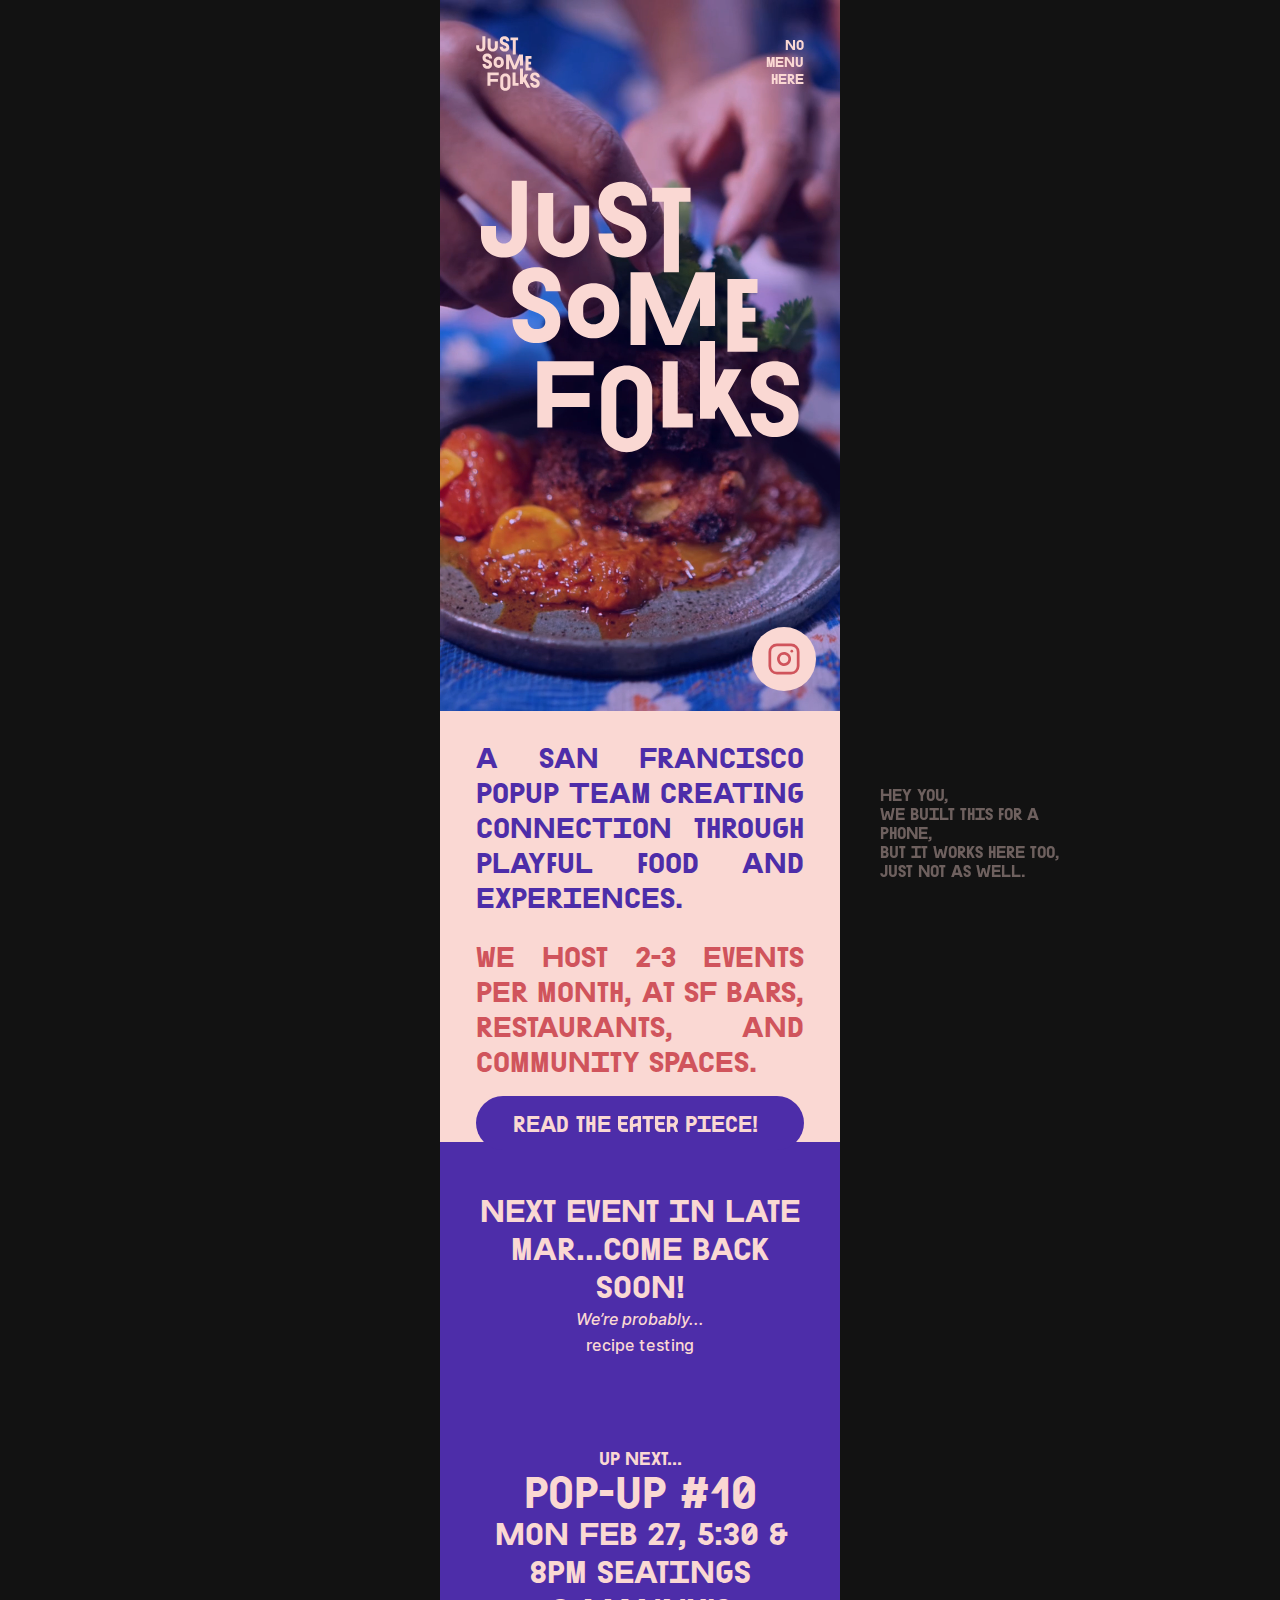
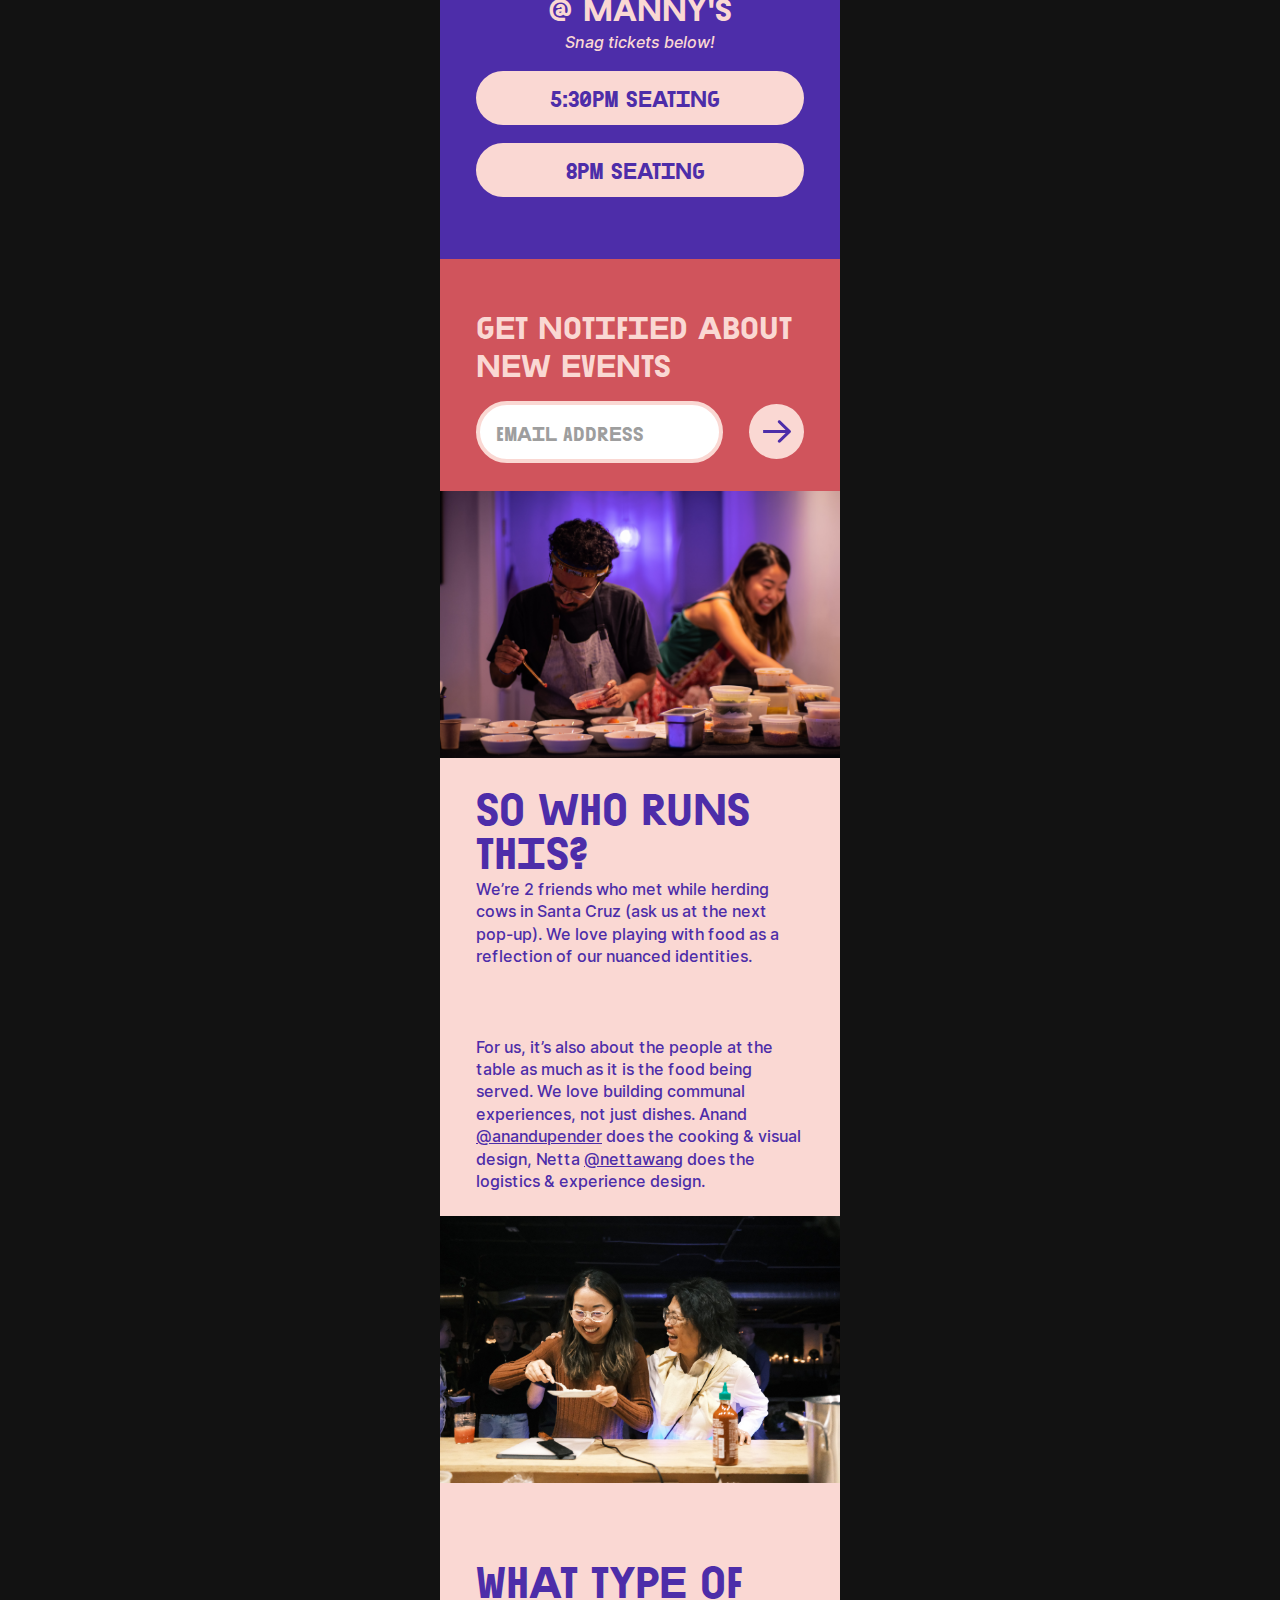
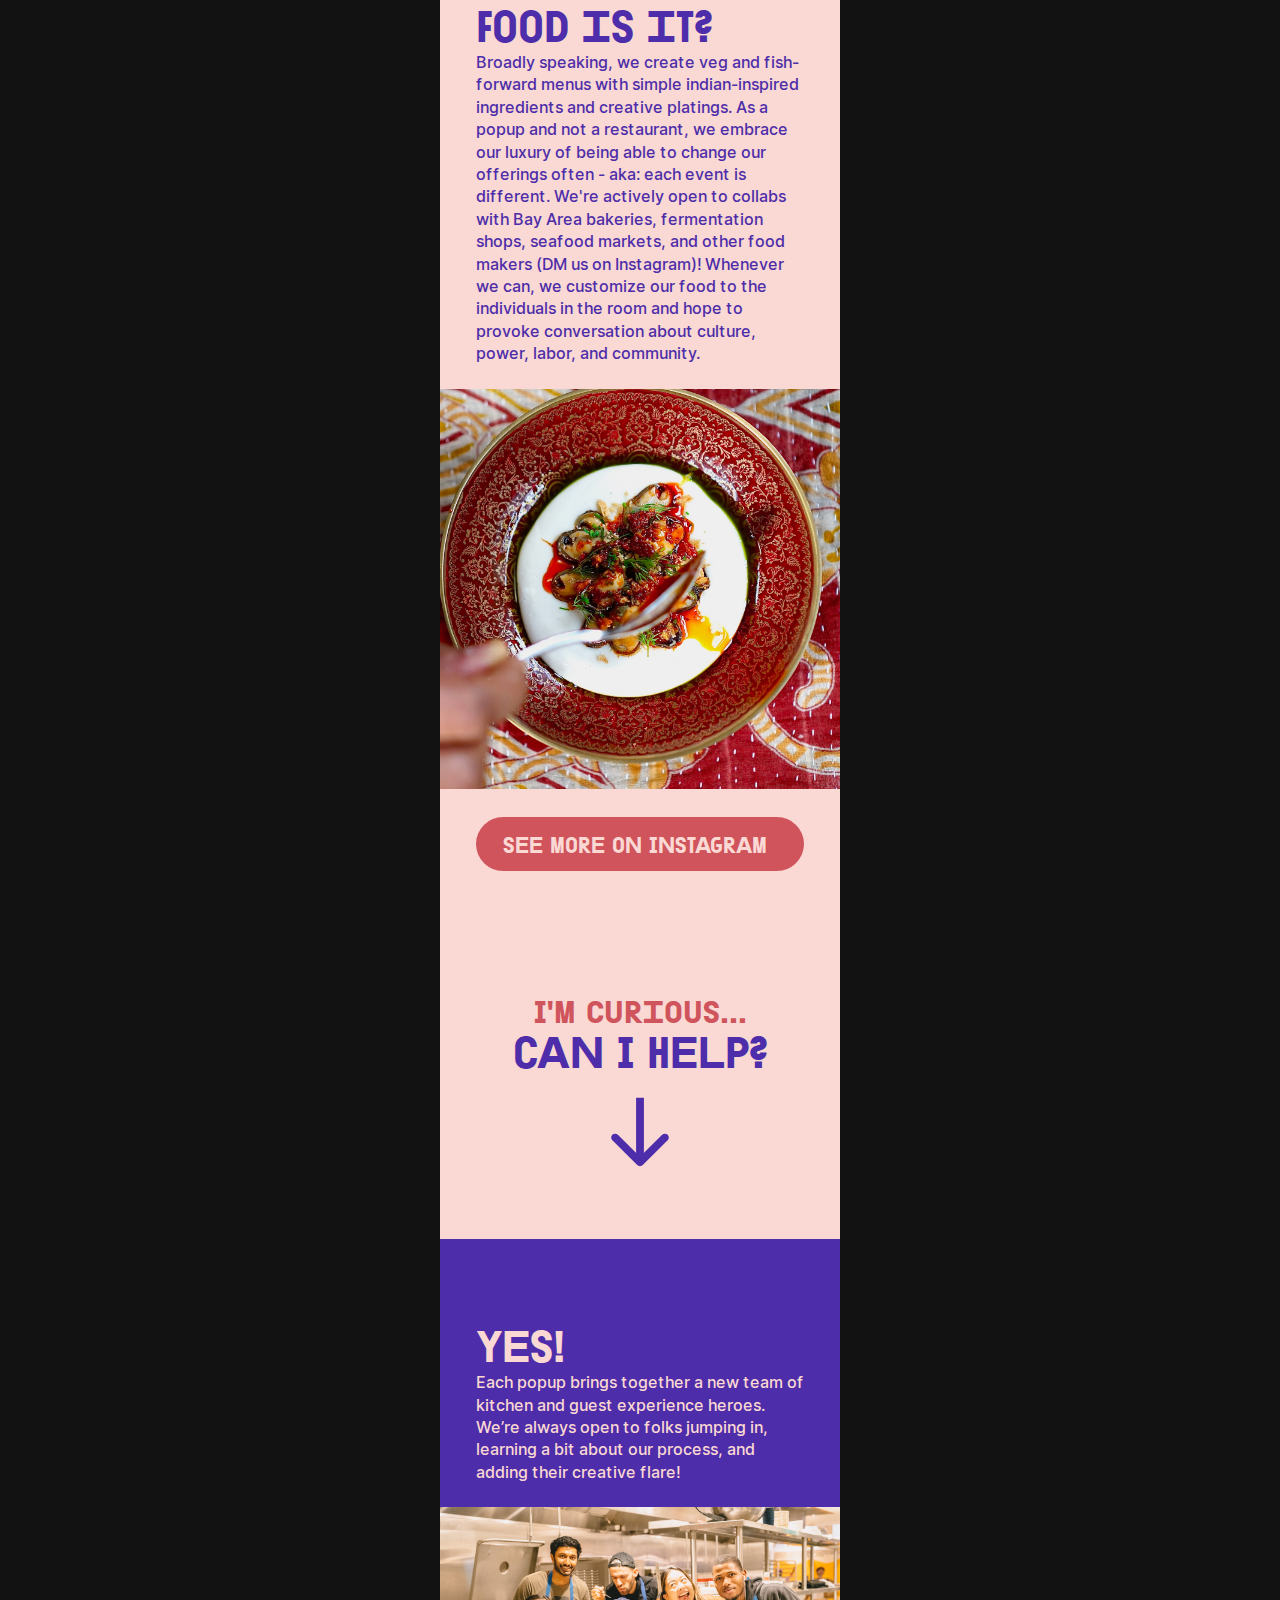
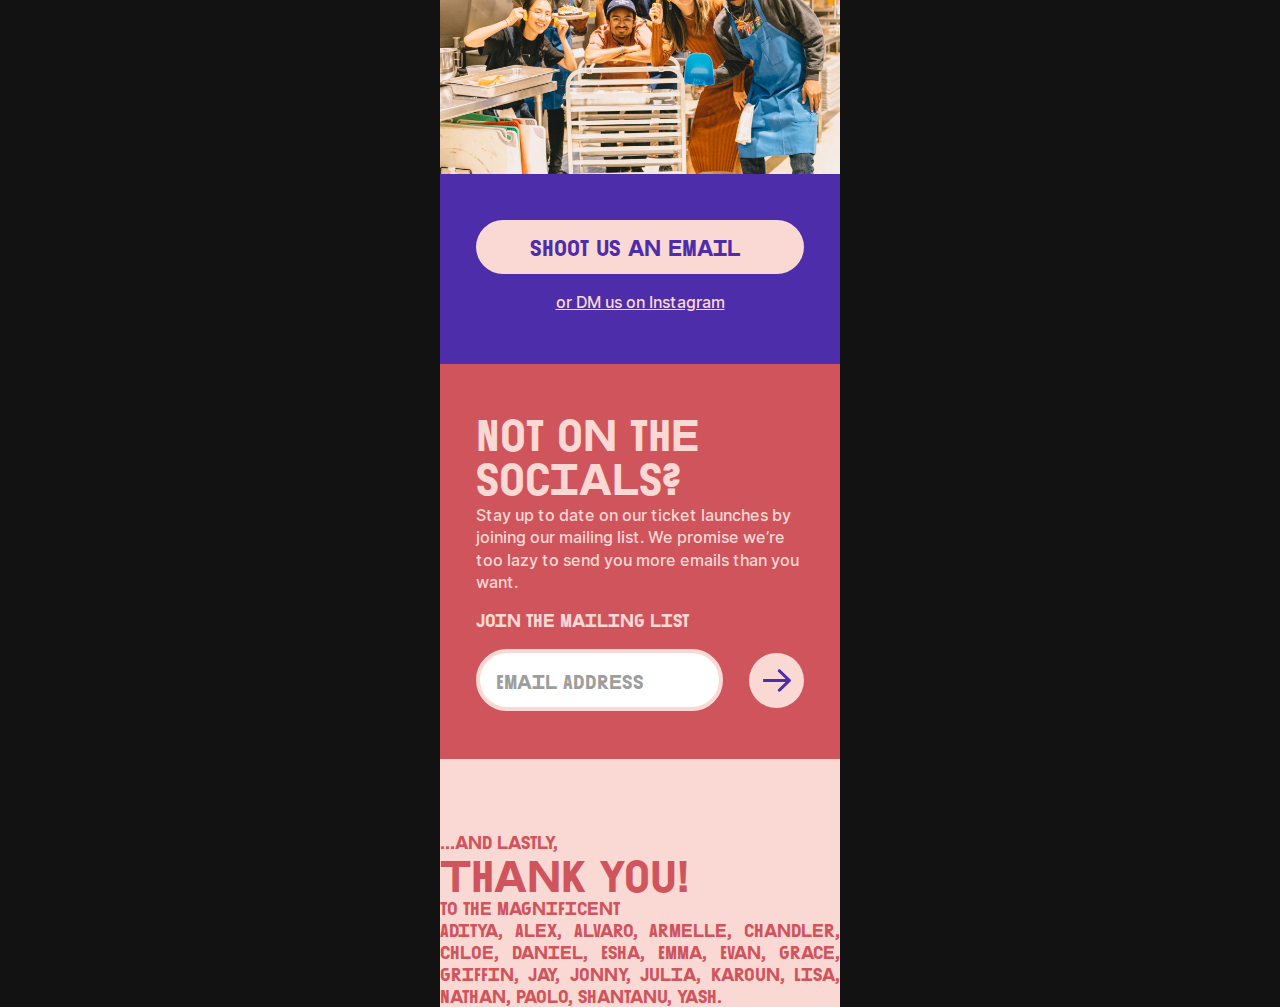
==== commit 9172e322: "copy" ====
--- a/index.html
+++ b/index.html
@@ -84,17 +84,18 @@
     </section>
 
     <!-- PUBLIC EVENT -->
+    <section class="bg-purple p1 mt0 mb0">
+        <h4 class="white center">Up next...</h4>
+        <h2 class="white center">Pop-up #10</h2>
+        <h3 class="white center">Mon Feb 27, 5:30 & 8pm Seatings</h3>
+        <h3 class="white center">@ Manny's</h3>
+        <p class="white center italic"> Snag tickets below!</p>
+        <a class="button bt2" target="_blank" href="https://www.exploretock.com/just-some-folks/event/397470?size=1">5:30pm Seating</a>
+        <a class="button bt2" target="_blank" href="https://www.exploretock.com/just-some-folks/event/397472/just-some-folks-mannys-8pm-seating">8pm Seating</a>
+    </section>
+
+    <!-- UPCOMING TICKETED EVENT -->
     <section class="bg-purple p1 mt0 mb0" style="display: none;">
-        <h4 class="white center">Up next...</h4>
-        <h2 class="white center">Pop-up #9</h2>
-        <h3 class="white center">Sat Feb 4, 6-9pm</h3>
-        <h3 class="white center">@ Slate Bar</h3>
-        <p class="white center italic">Open to all, no tix required</p>
-        <a class="button bt2" target="_blank" href="https://www.instagram.com/p/CnvOnV-pEXq/">Details Here</a>
-    </section>
-
-    <!-- UPCOMING TICKETED EVENT -->
-    <section class="bg-purple p1 mt0 mb0"  style="display: none;">
         <h2 class="white center">Pop-Up #10</h2>
         <h2 class="white center">Mon Feb 27</h2>
         <p class="white center italic">Tickets released on Feb 15 @ 5pm</p>
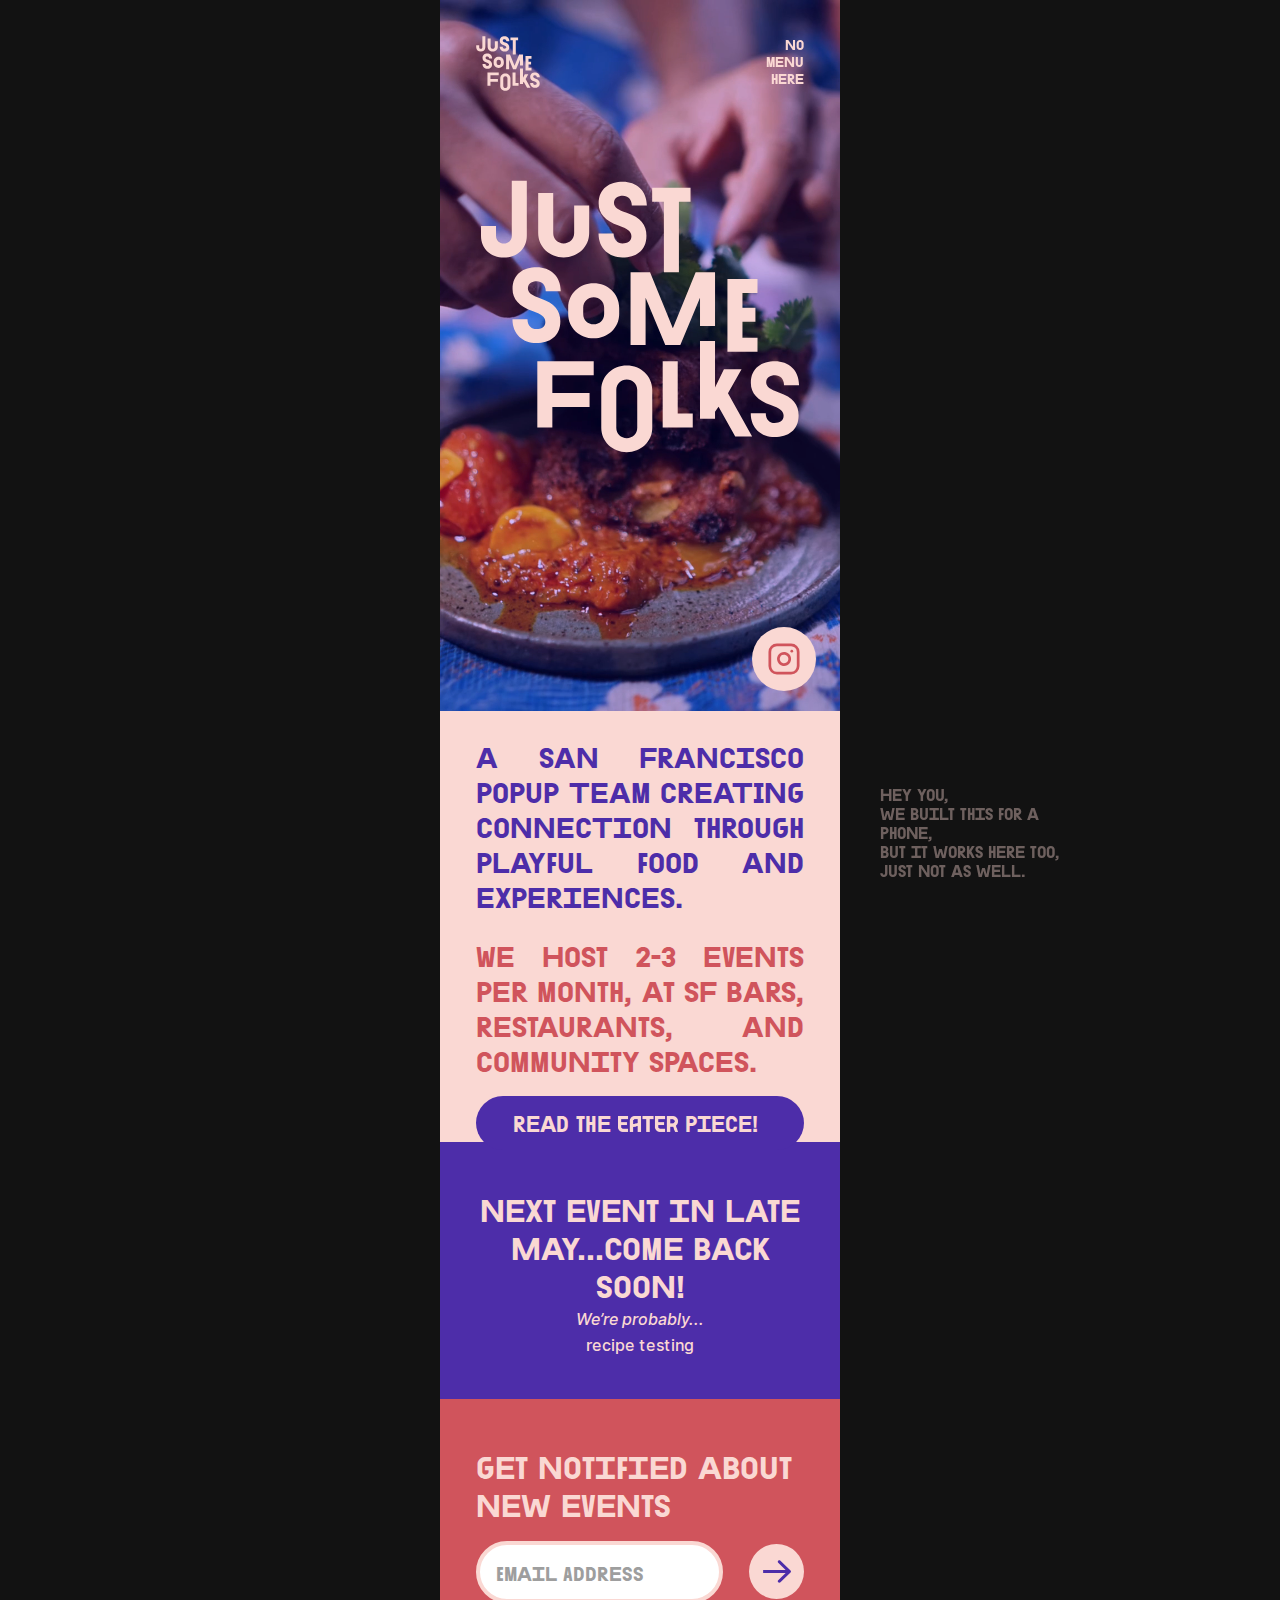
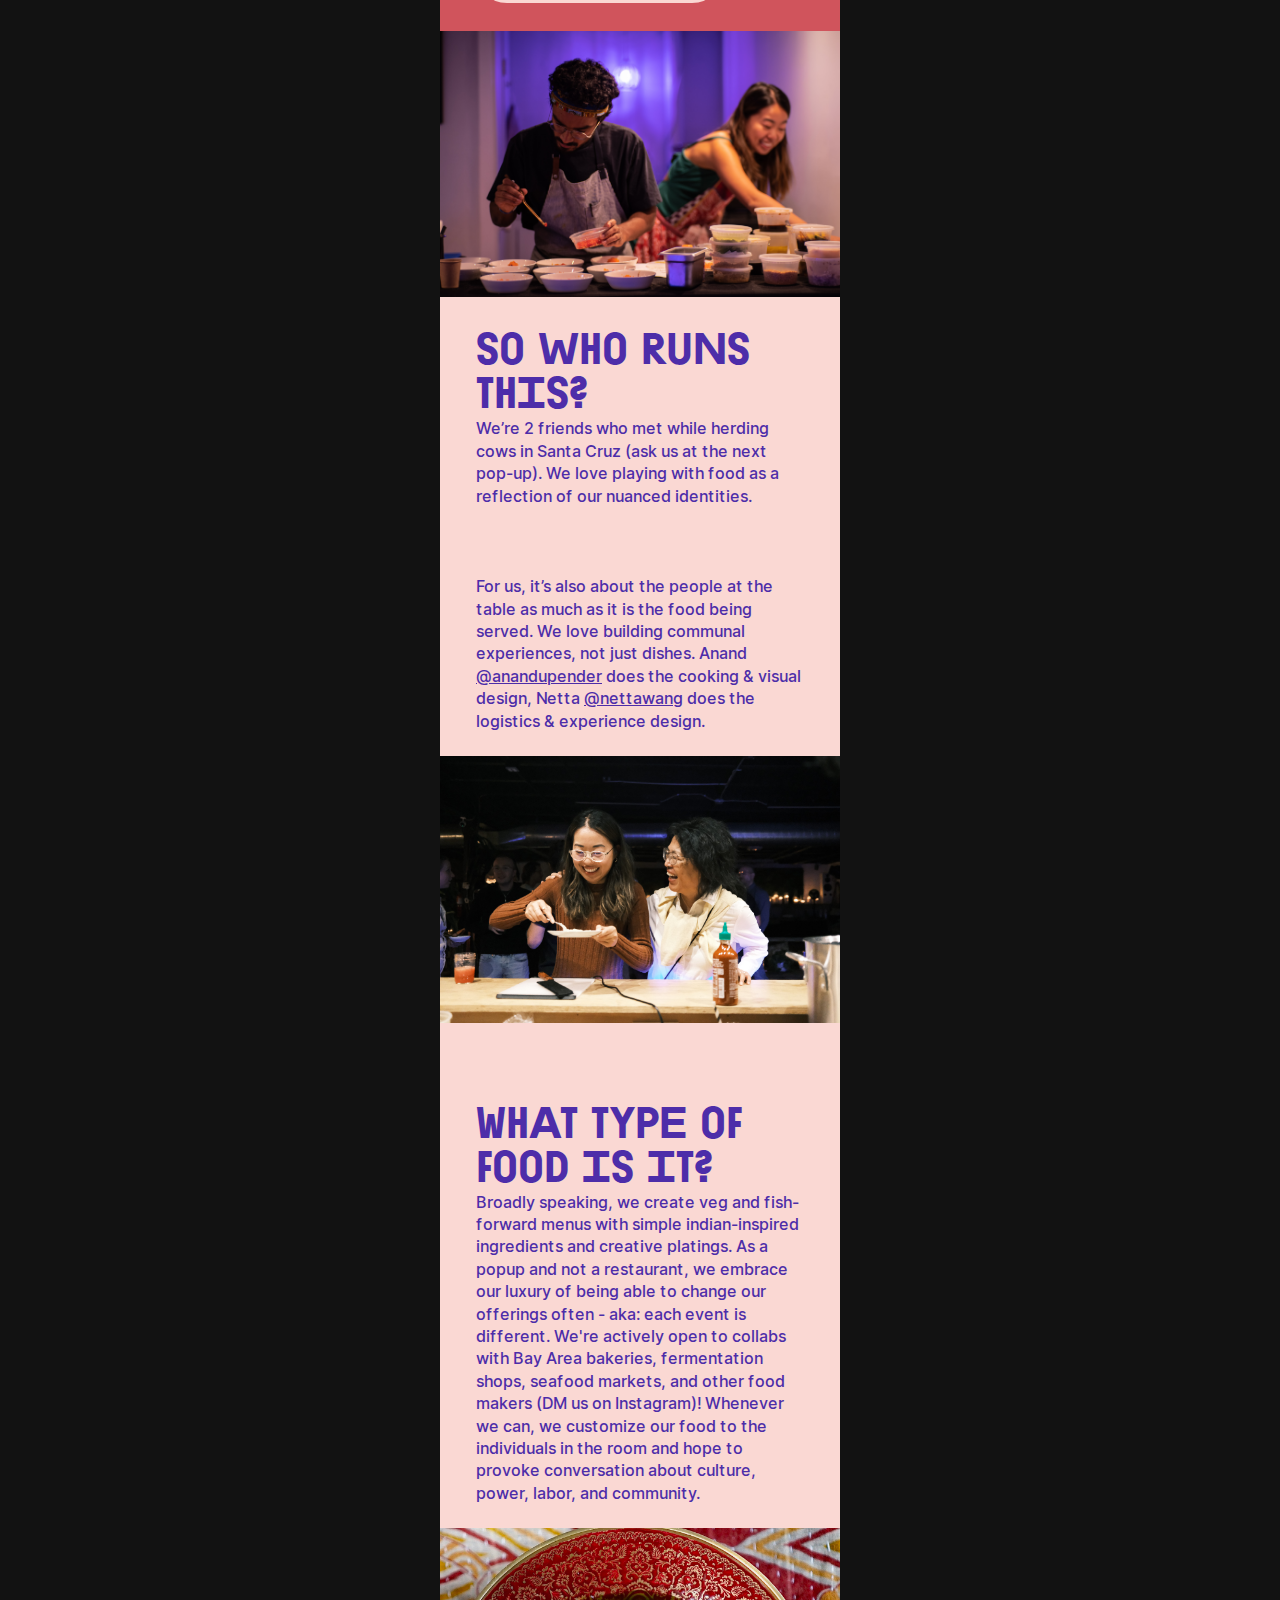
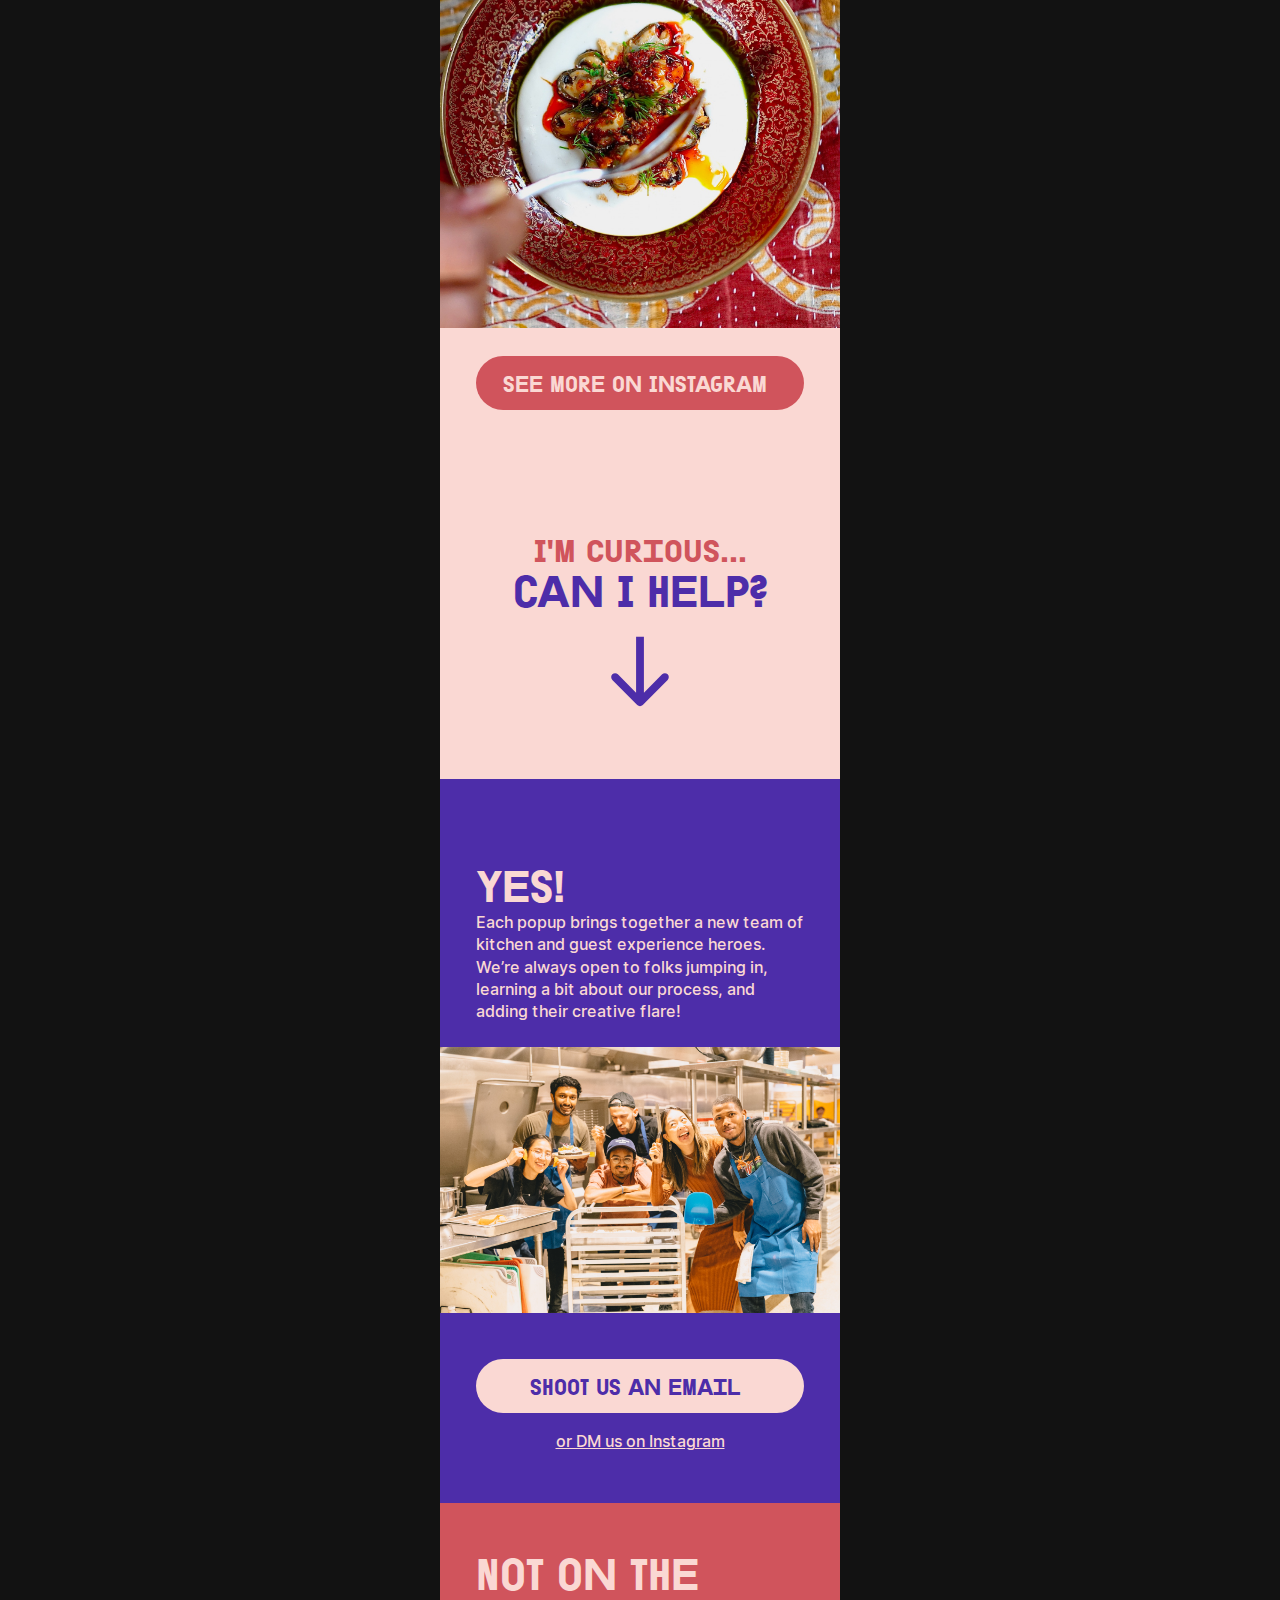
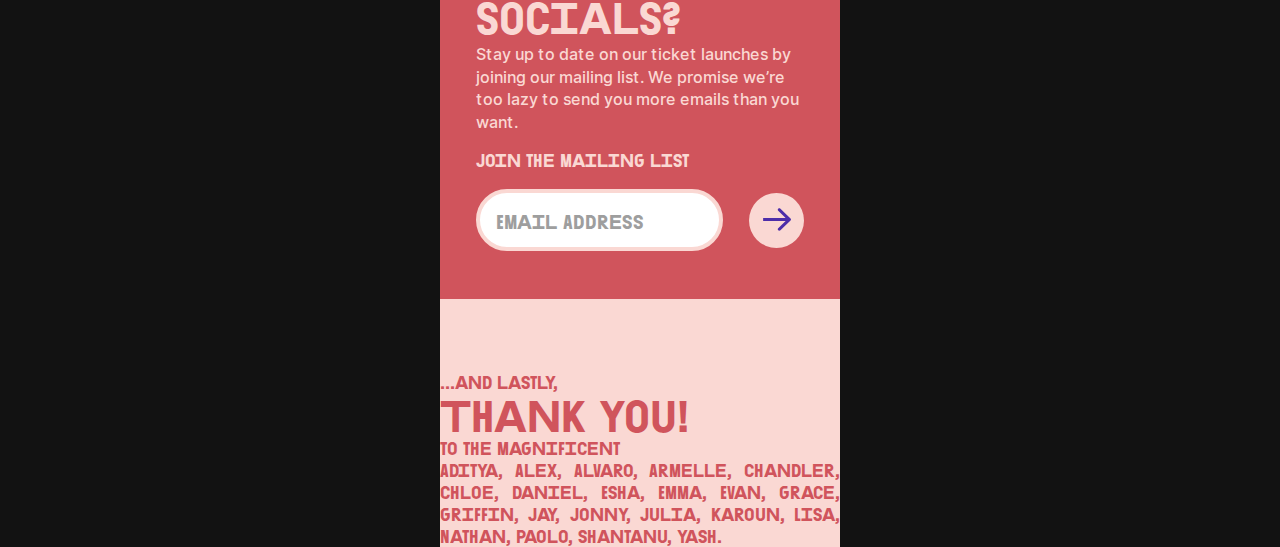
==== commit 120613c1: "Update index.html" ====
--- a/index.html
+++ b/index.html
@@ -78,13 +78,13 @@
 
     <!-- NO FUTURE EVENT PLANNED -->
     <section class="bg-purple p1 mt0 mb0">
-        <h3 class="white center">next event in late mar...come back soon!</h3>
+        <h3 class="white center">next event in late May...come back soon!</h3>
         <p class="white center italic">We’re probably...</p>
         <div class="white center" id="dynamic">recipe testing</div>
     </section>
 
     <!-- PUBLIC EVENT -->
-    <section class="bg-purple p1 mt0 mb0">
+    <section class="bg-purple p1 mt0 mb0" style="display: none;">
         <h4 class="white center">Up next...</h4>
         <h2 class="white center">Pop-up #10</h2>
         <h3 class="white center">Mon Feb 27, 5:30 & 8pm Seatings</h3>
@@ -285,4 +285,4 @@
     <script src="js/main.js"></script>
 
 </body>
-</html>+</html>
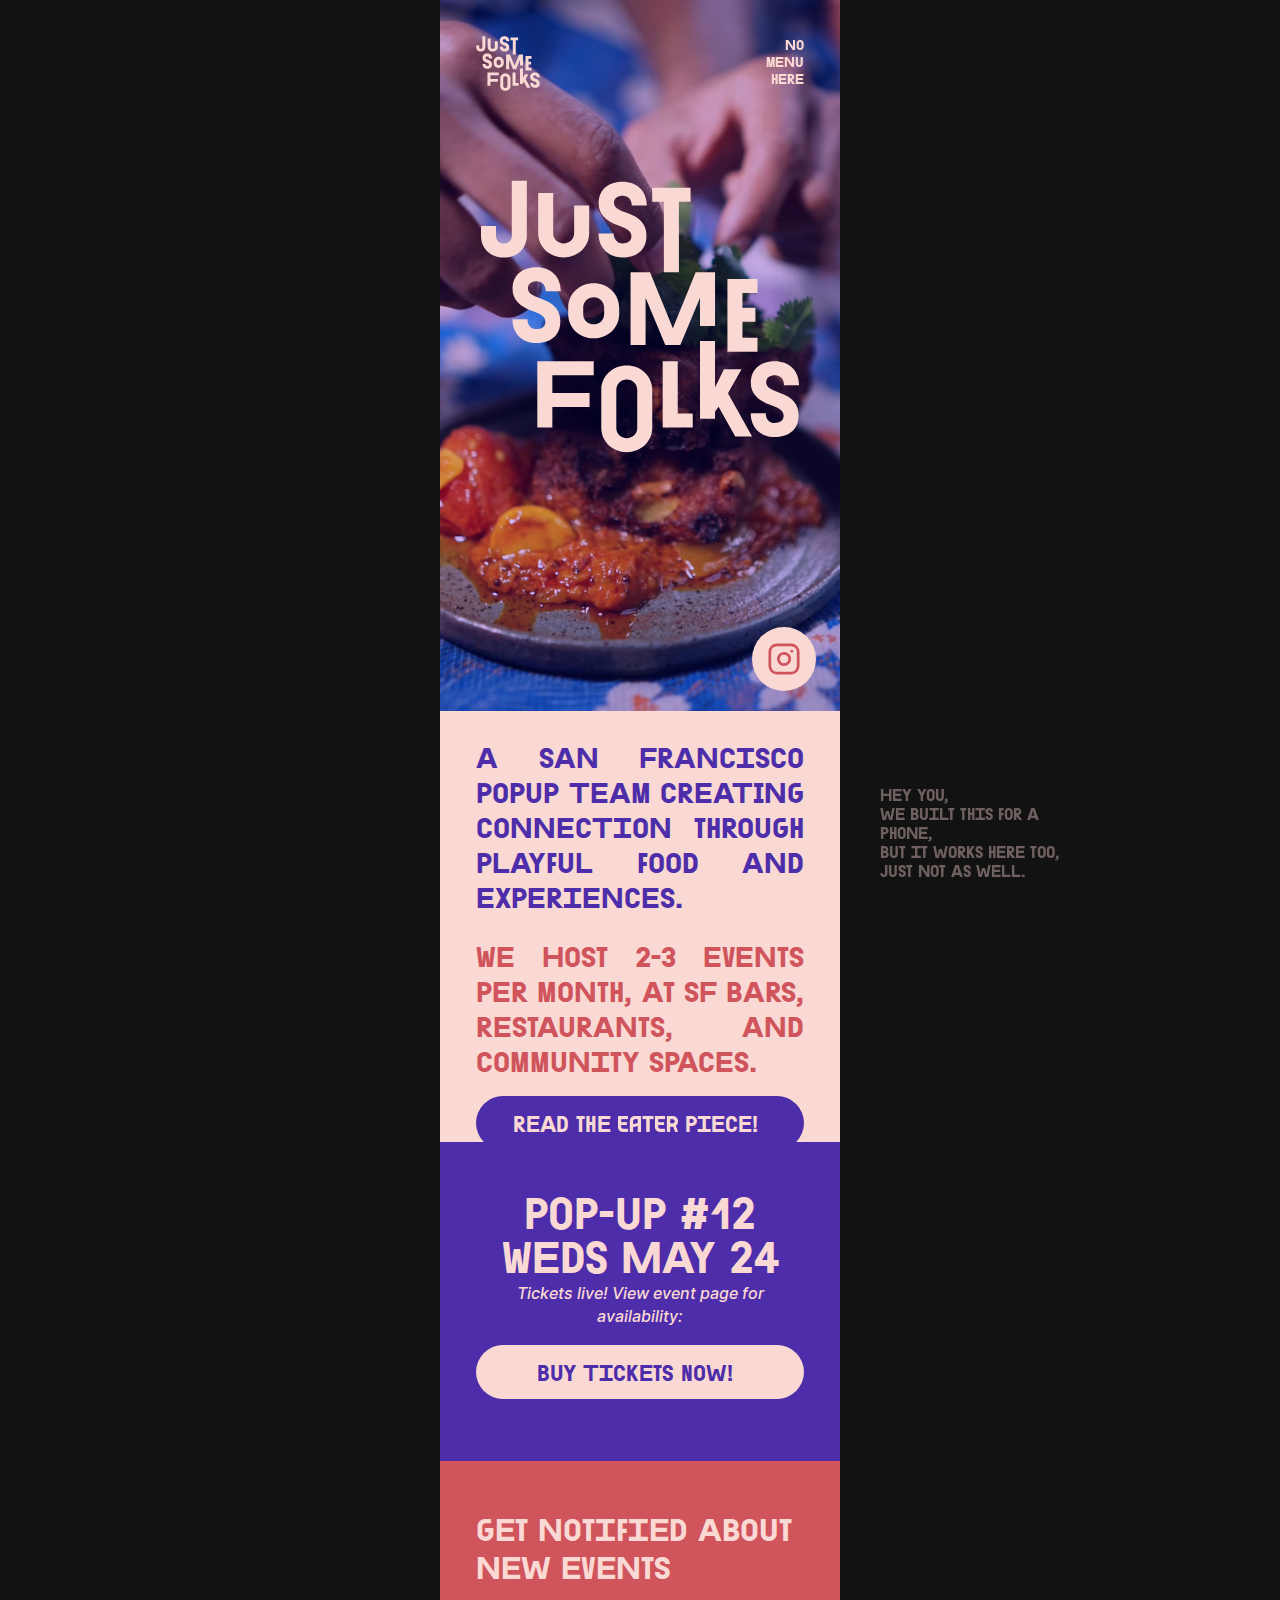
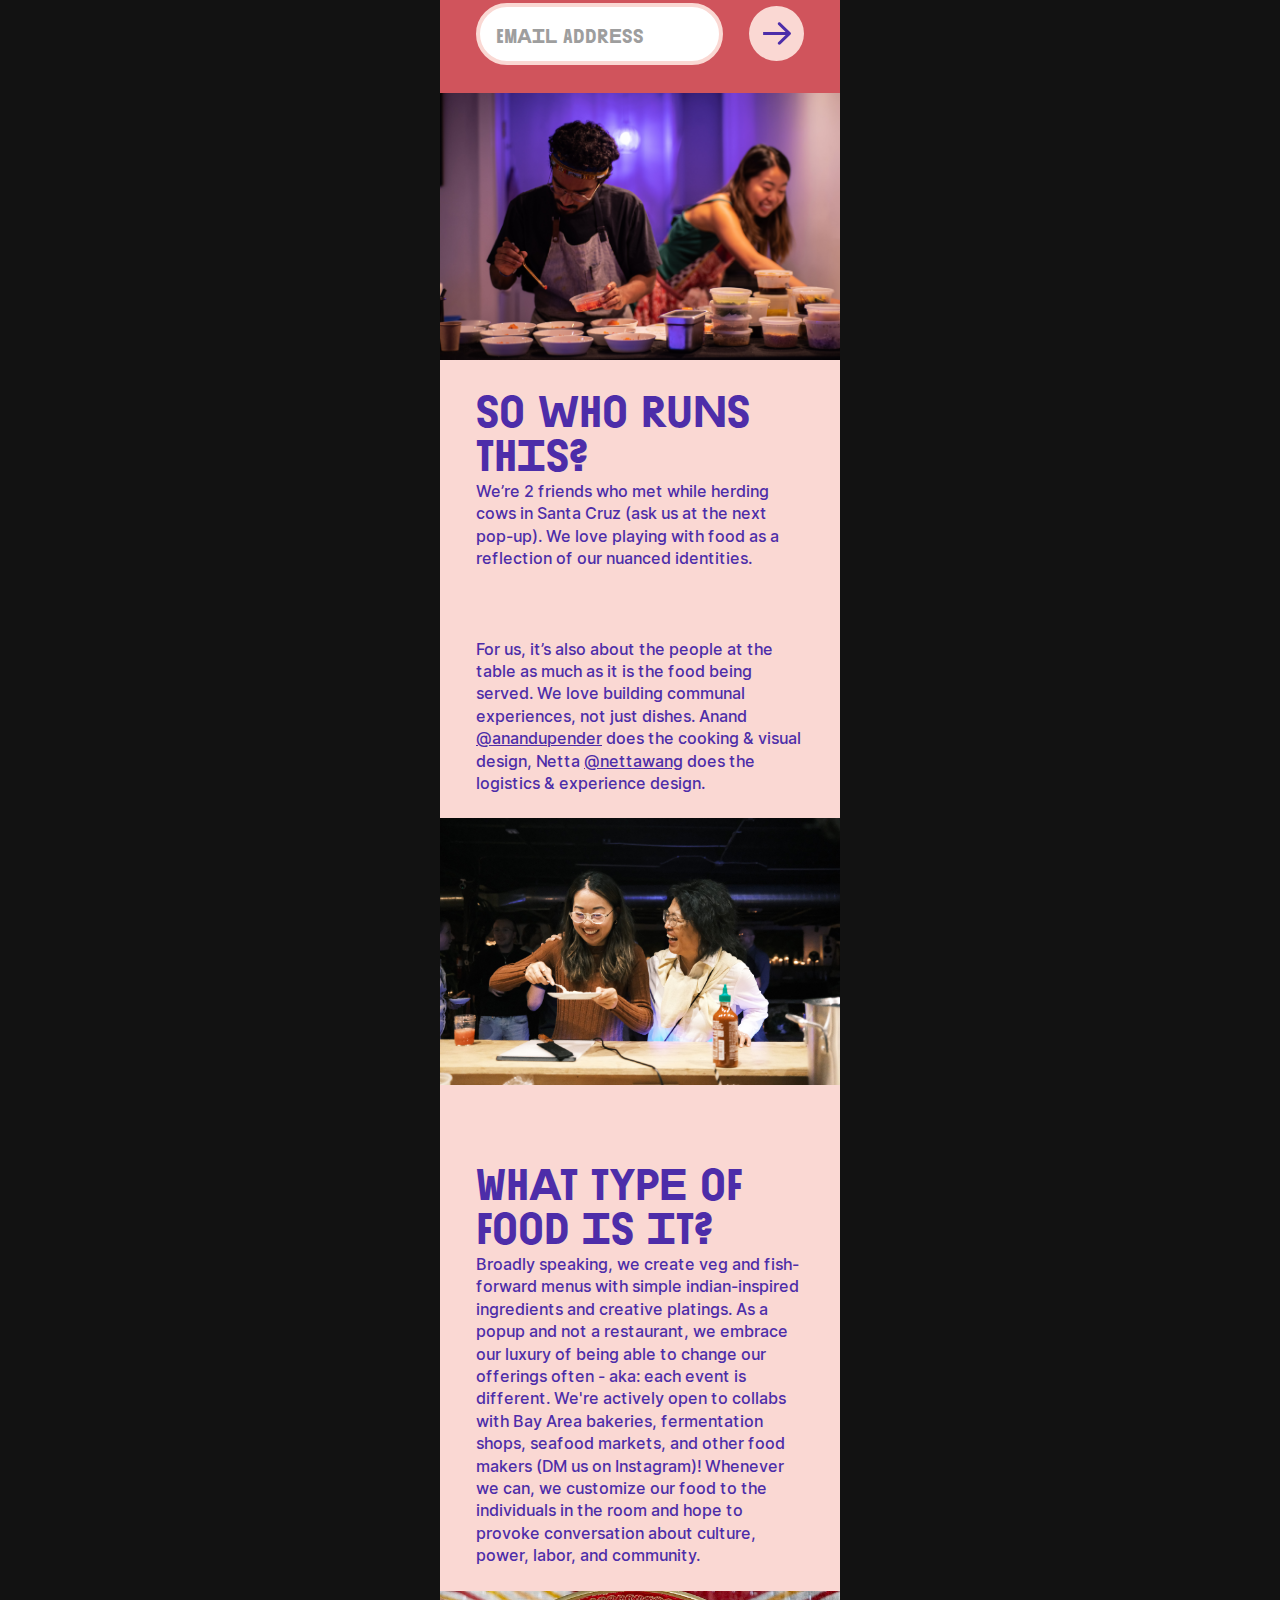
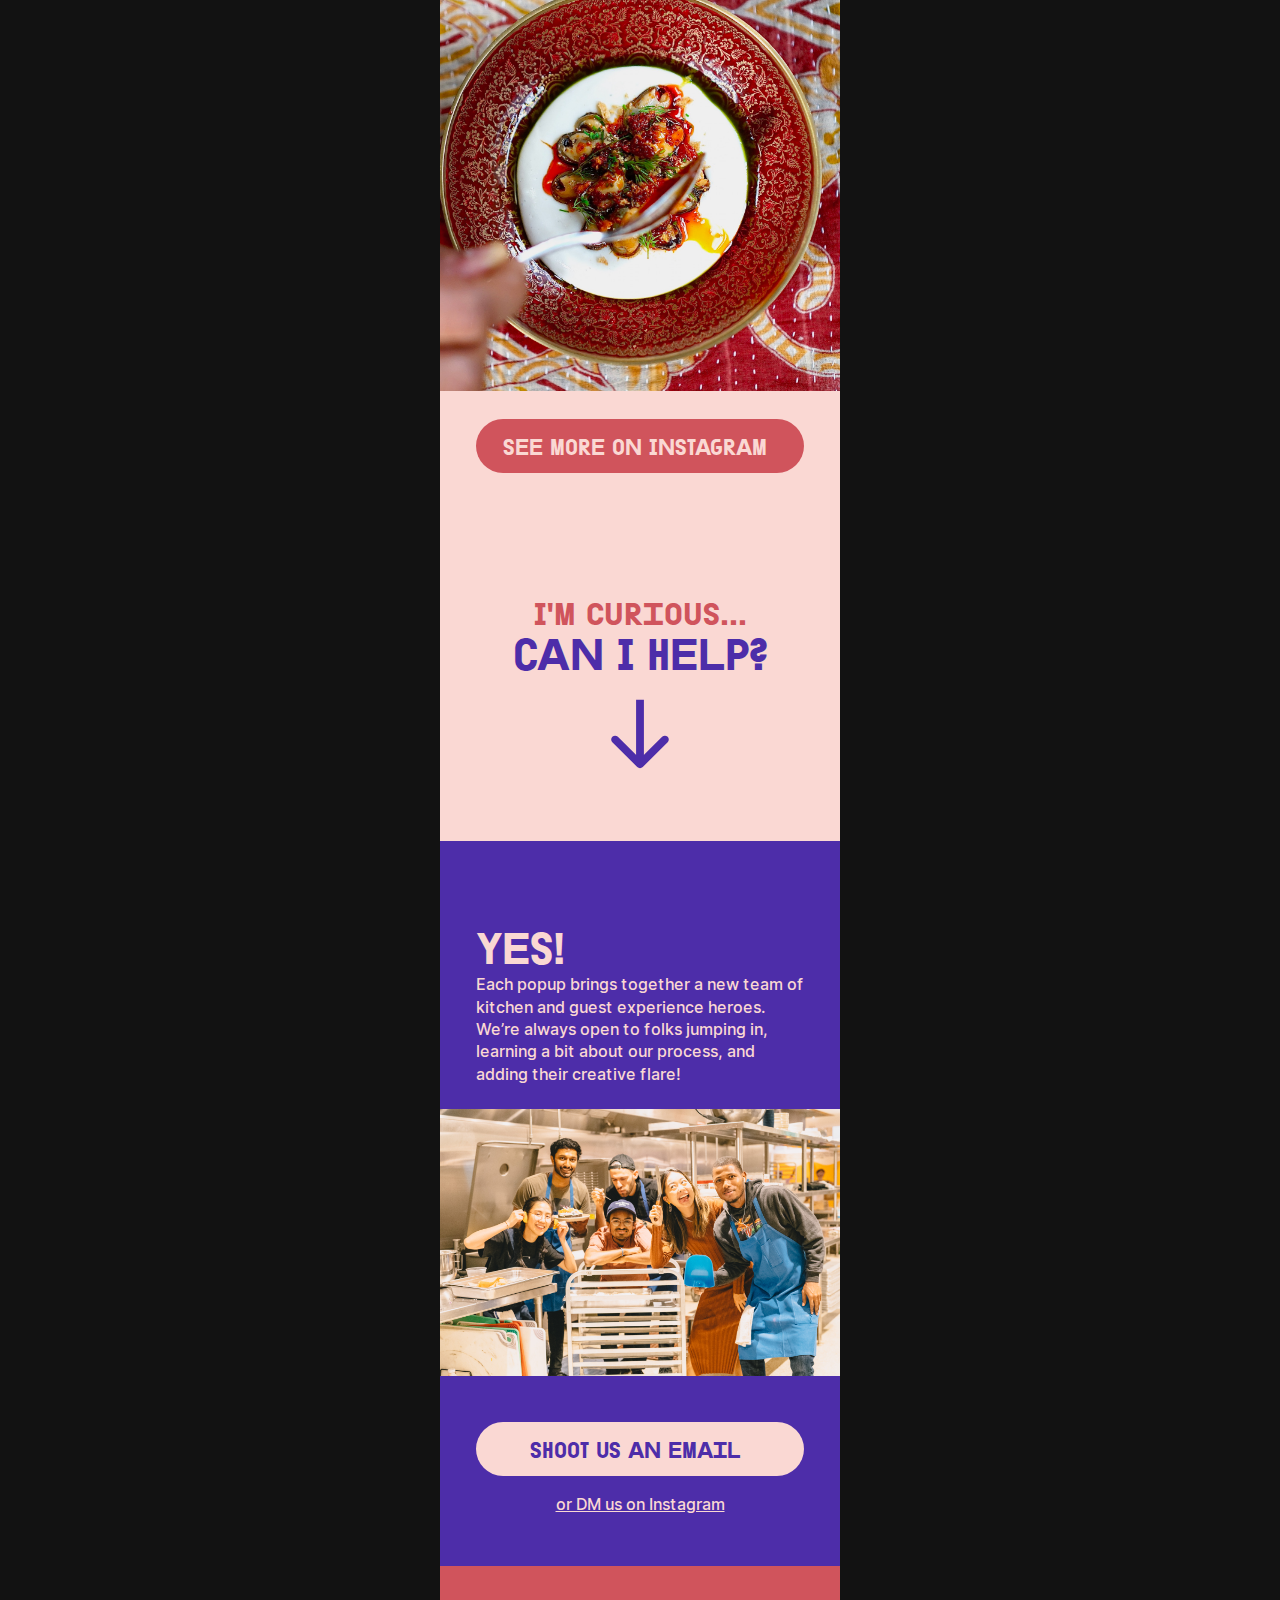
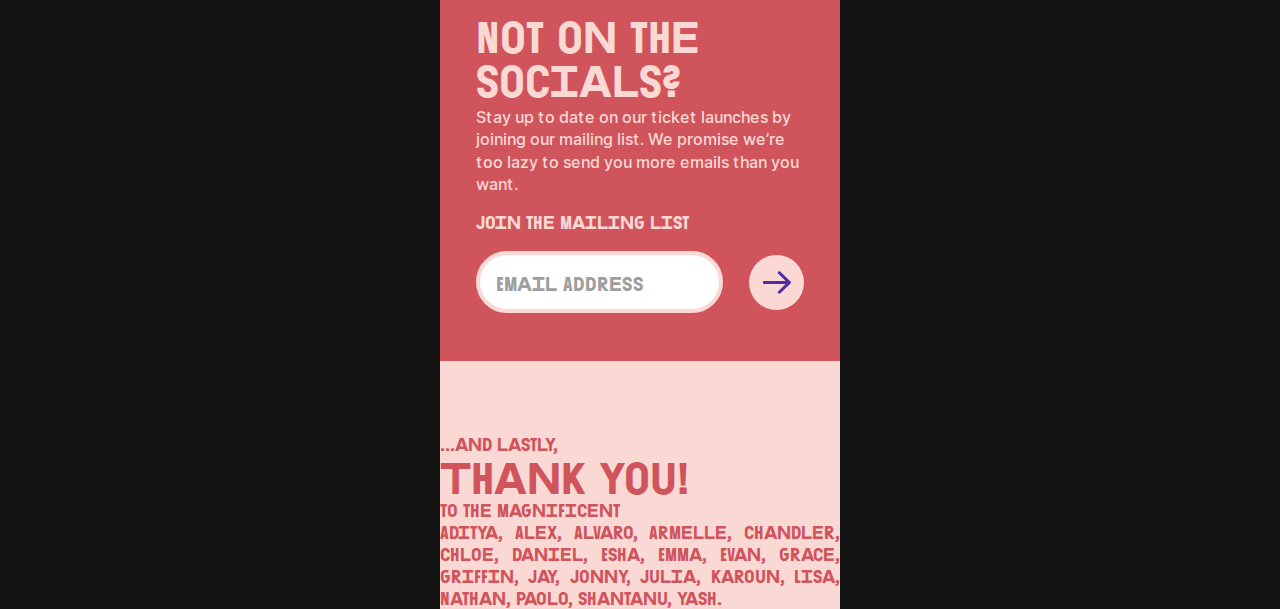
==== commit dc2ebd2e: "add buddy event" ====
--- a/index.html
+++ b/index.html
@@ -77,7 +77,7 @@
     <img src="img/people2.jpeg" alt="">
 
     <!-- NO FUTURE EVENT PLANNED -->
-    <section class="bg-purple p1 mt0 mb0">
+    <section class="bg-purple p1 mt0 mb0" style="display: none;">
         <h3 class="white center">next event in late May...come back soon!</h3>
         <p class="white center italic">We’re probably...</p>
         <div class="white center" id="dynamic">recipe testing</div>
@@ -104,11 +104,11 @@
     </section>
 
     <!-- UPCOMING TICKETED EVENT - LIVE -->
-    <section class="bg-purple p1 mt0 mb0" style="display: none;">
-        <h2 class="white center">Pop-Up #11</h2>
-        <h2 class="white center">Sat Feb 4</h2>
+    <section class="bg-purple p1 mt0 mb0" >
+        <h2 class="white center">Pop-Up #12</h2>
+        <h2 class="white center">Weds May 24</h2>
         <p class="white center italic">Tickets live! View event page for availability:</p>
-        <a class="button bt2" target="_blank" href="https://www.instagram.com/justsomefolks.sf/">Buy Tickets Now!</a>
+        <a class="button bt2" target="_blank" href="https://resy.com/cities/sf/venues/buddy/events/just-some-folks-buddy-bar-2023-05-24?date=2023-05-14&seats=2">Buy Tickets Now!</a>
     </section>
 
     <section class="bg-red p2 mt0 mb0">
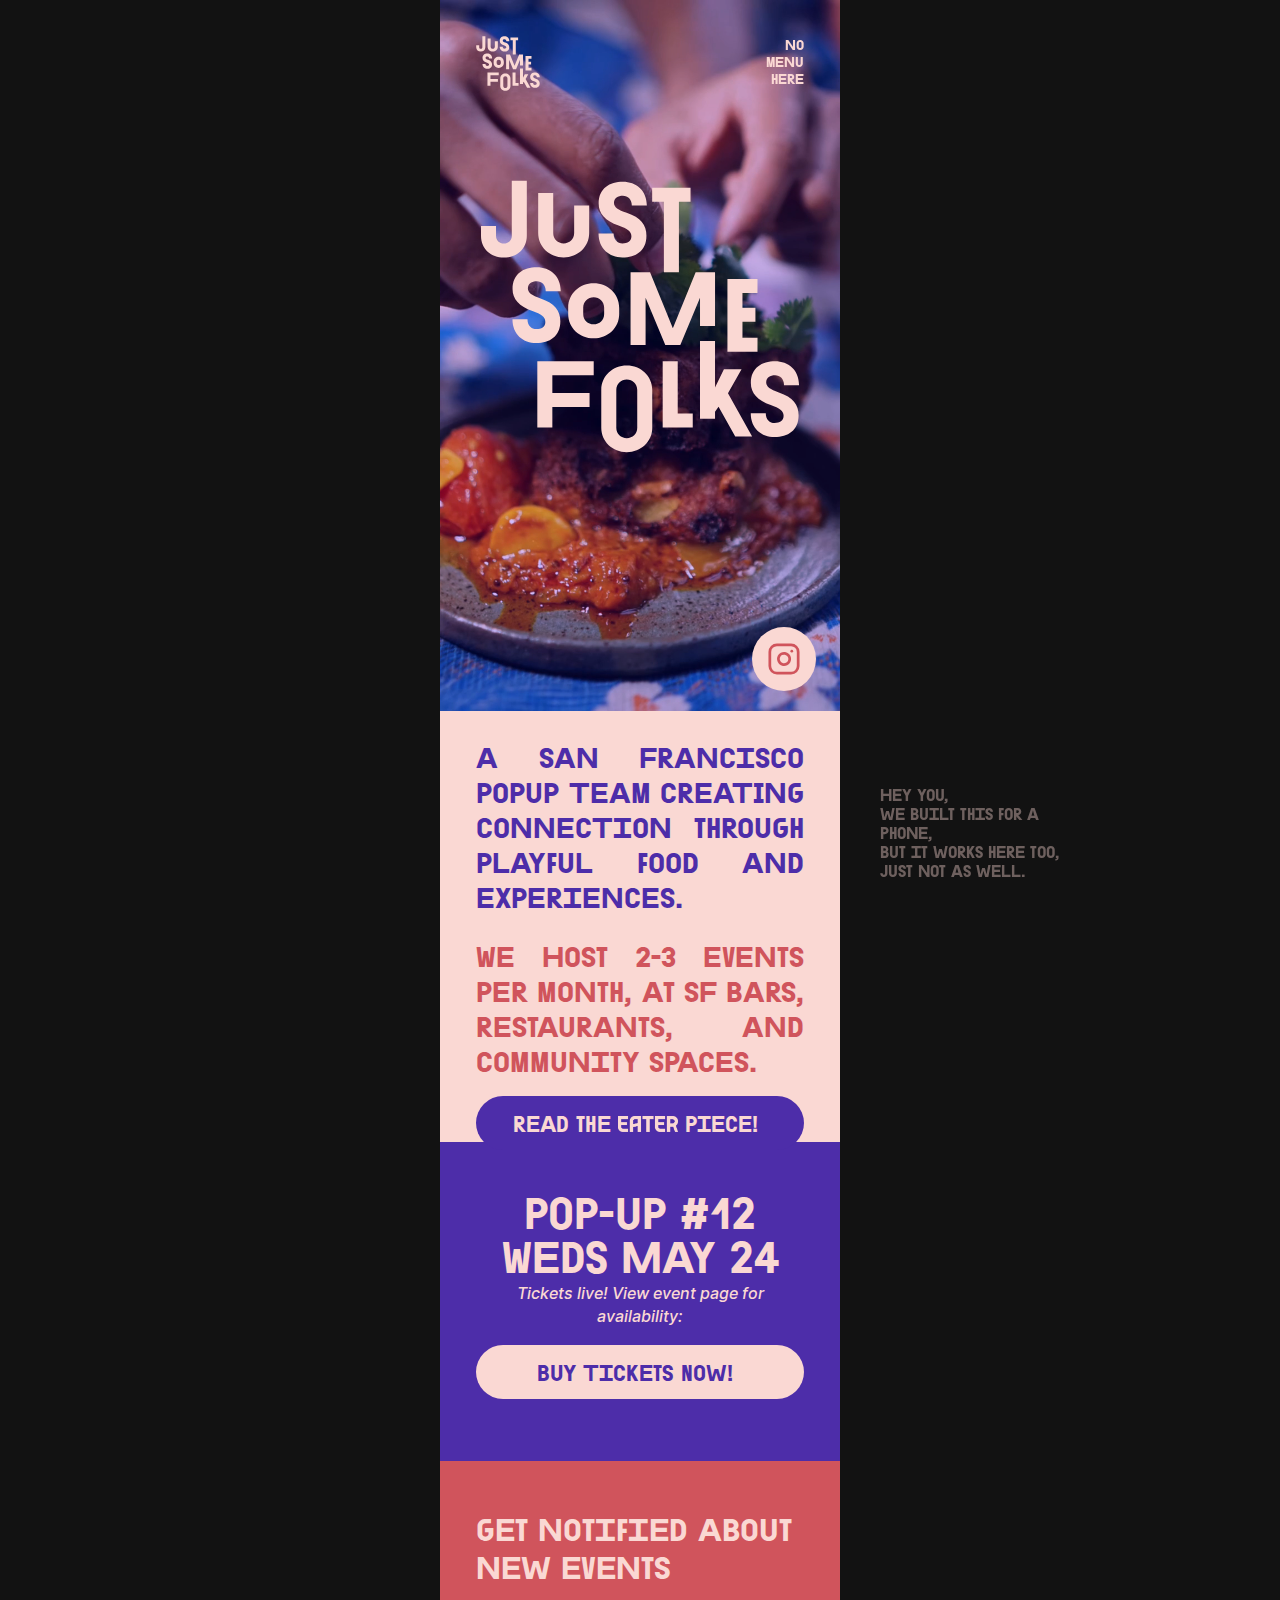
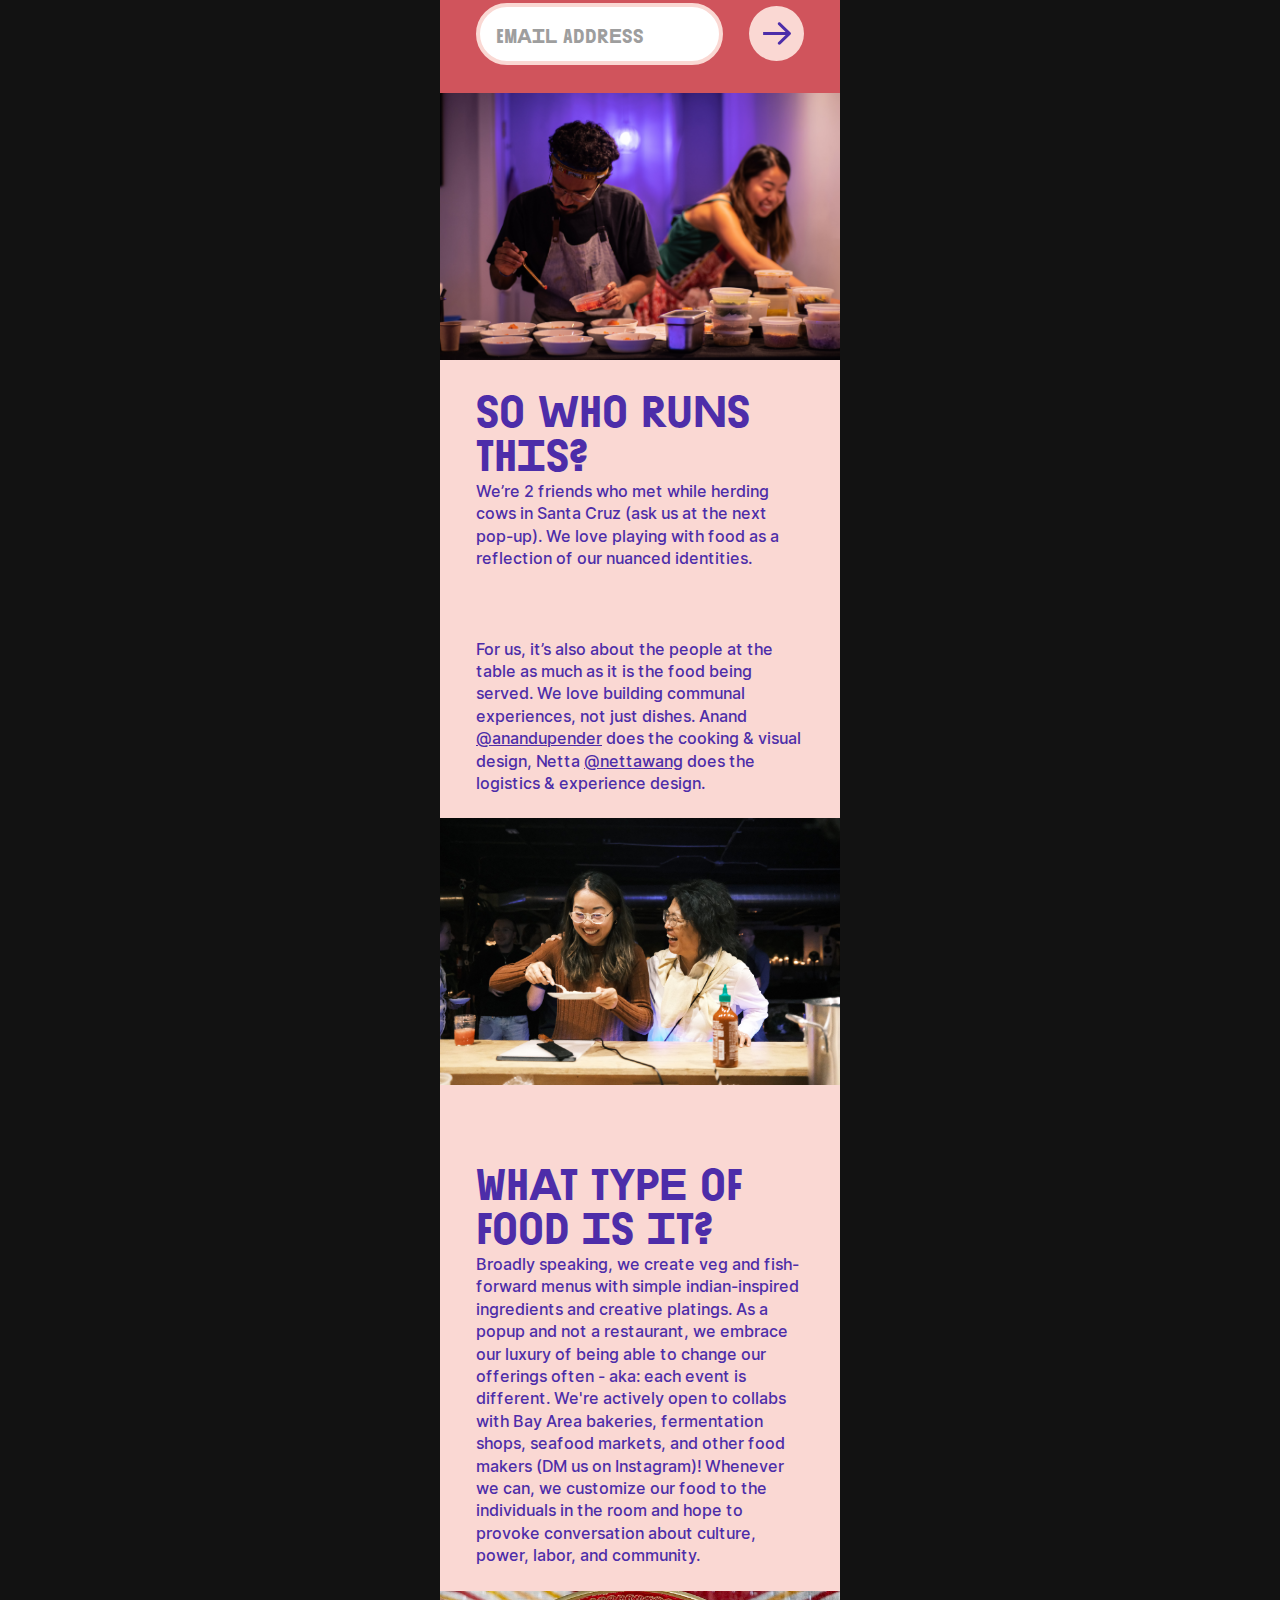
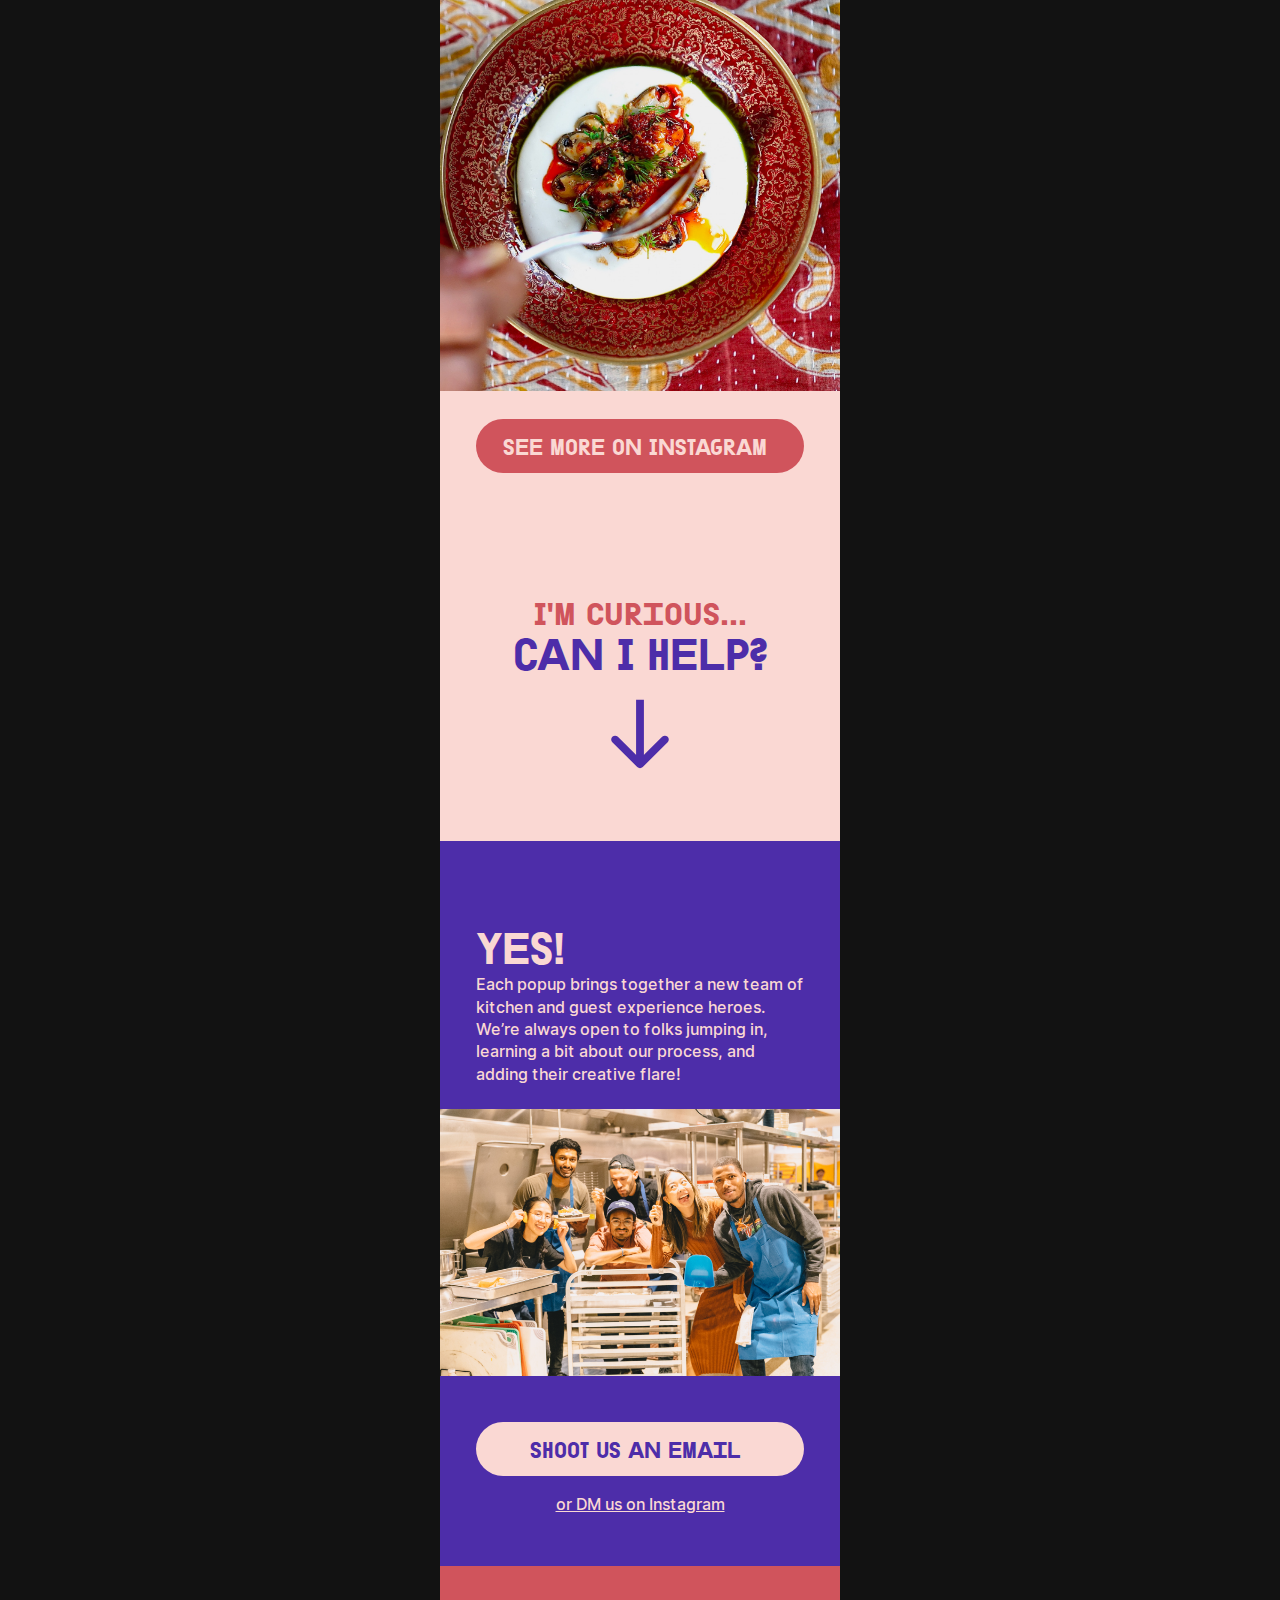
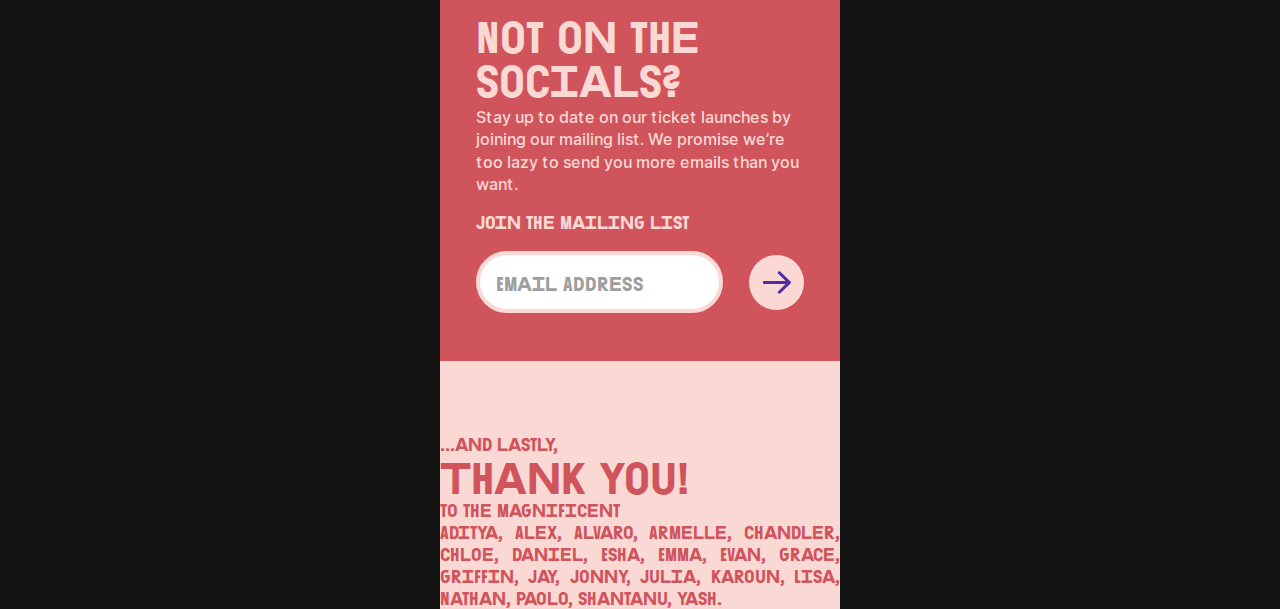
==== commit af8bf583: "updated resy event" ====
--- a/index.html
+++ b/index.html
@@ -108,7 +108,7 @@
         <h2 class="white center">Pop-Up #12</h2>
         <h2 class="white center">Weds May 24</h2>
         <p class="white center italic">Tickets live! View event page for availability:</p>
-        <a class="button bt2" target="_blank" href="https://resy.com/cities/sf/venues/buddy/events/just-some-folks-buddy-bar-2023-05-24?date=2023-05-14&seats=2">Buy Tickets Now!</a>
+        <a class="button bt2" target="_blank" href="https://resy.com/cities/sf/venues/buddy/events/just-some-folks-buddy-2023-05-24?date=2023-05-15&seats=2">Buy Tickets Now!</a>
     </section>
 
     <section class="bg-red p2 mt0 mb0">
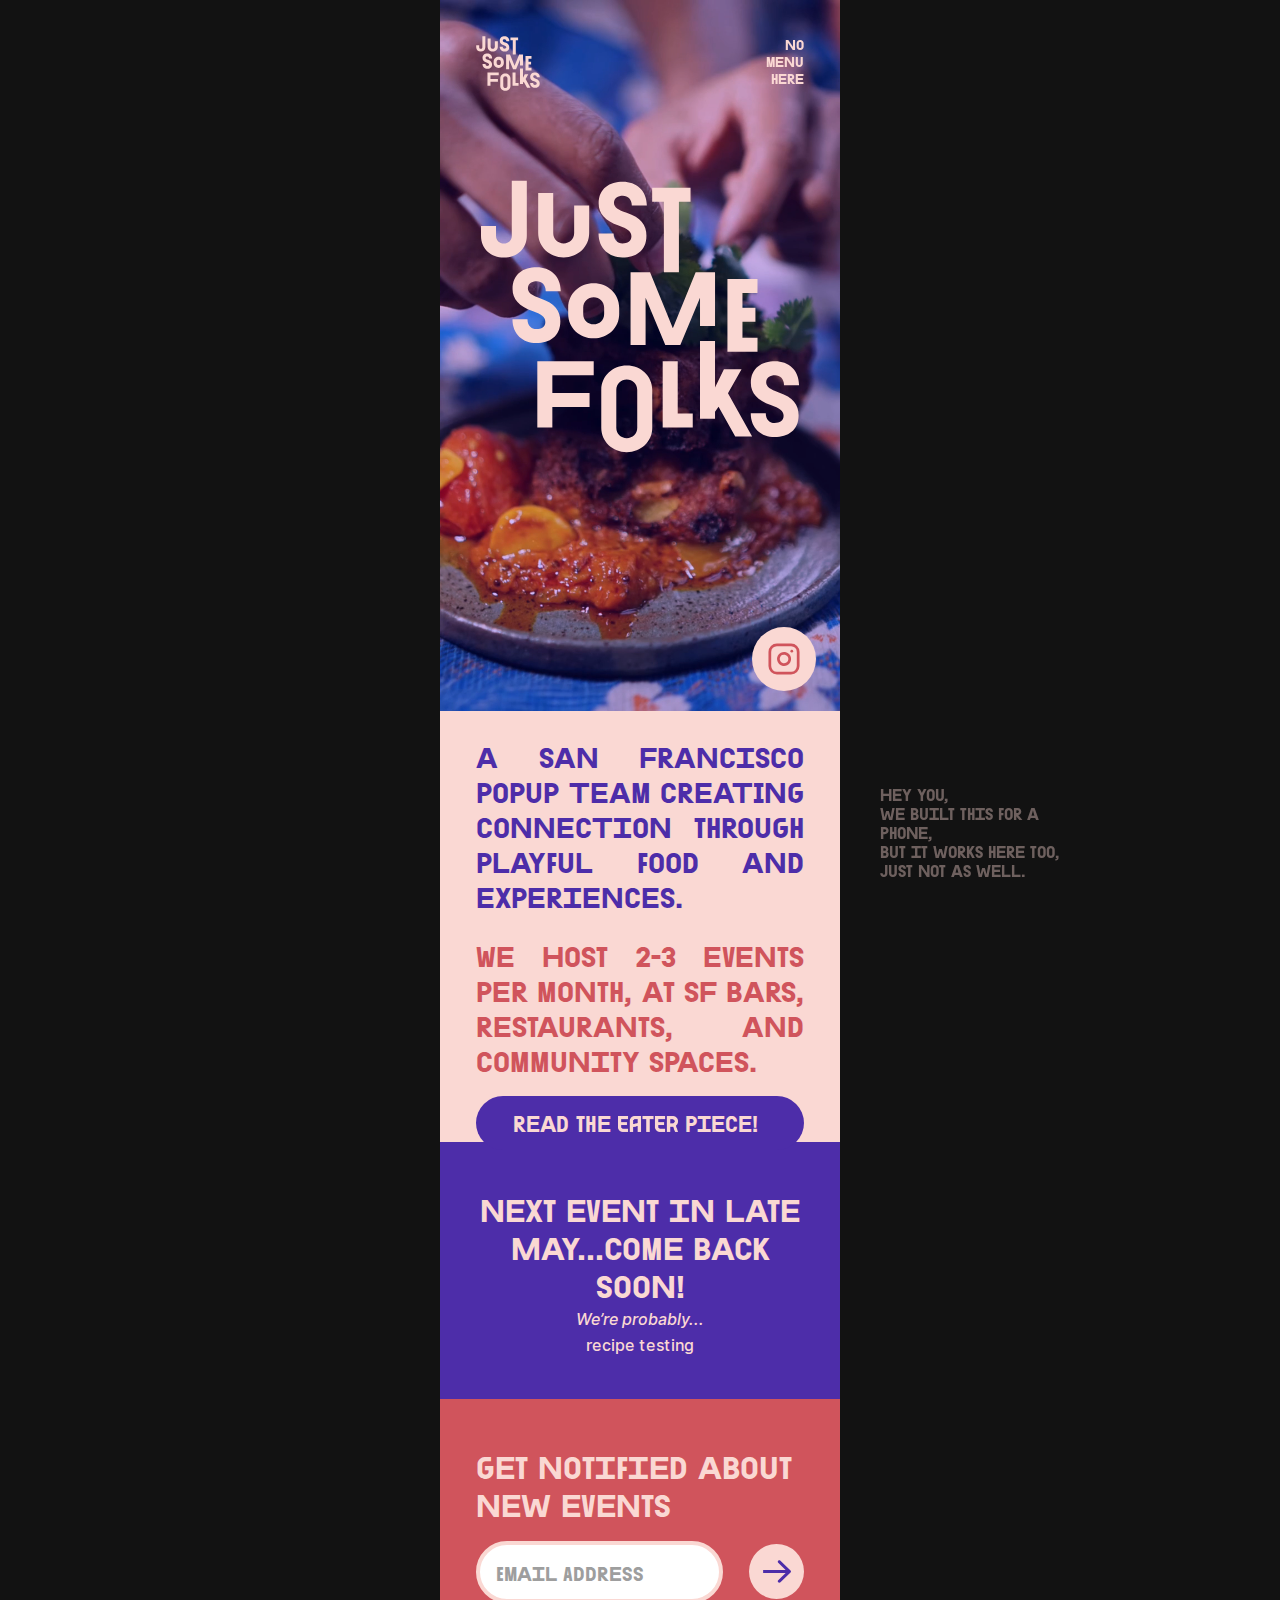
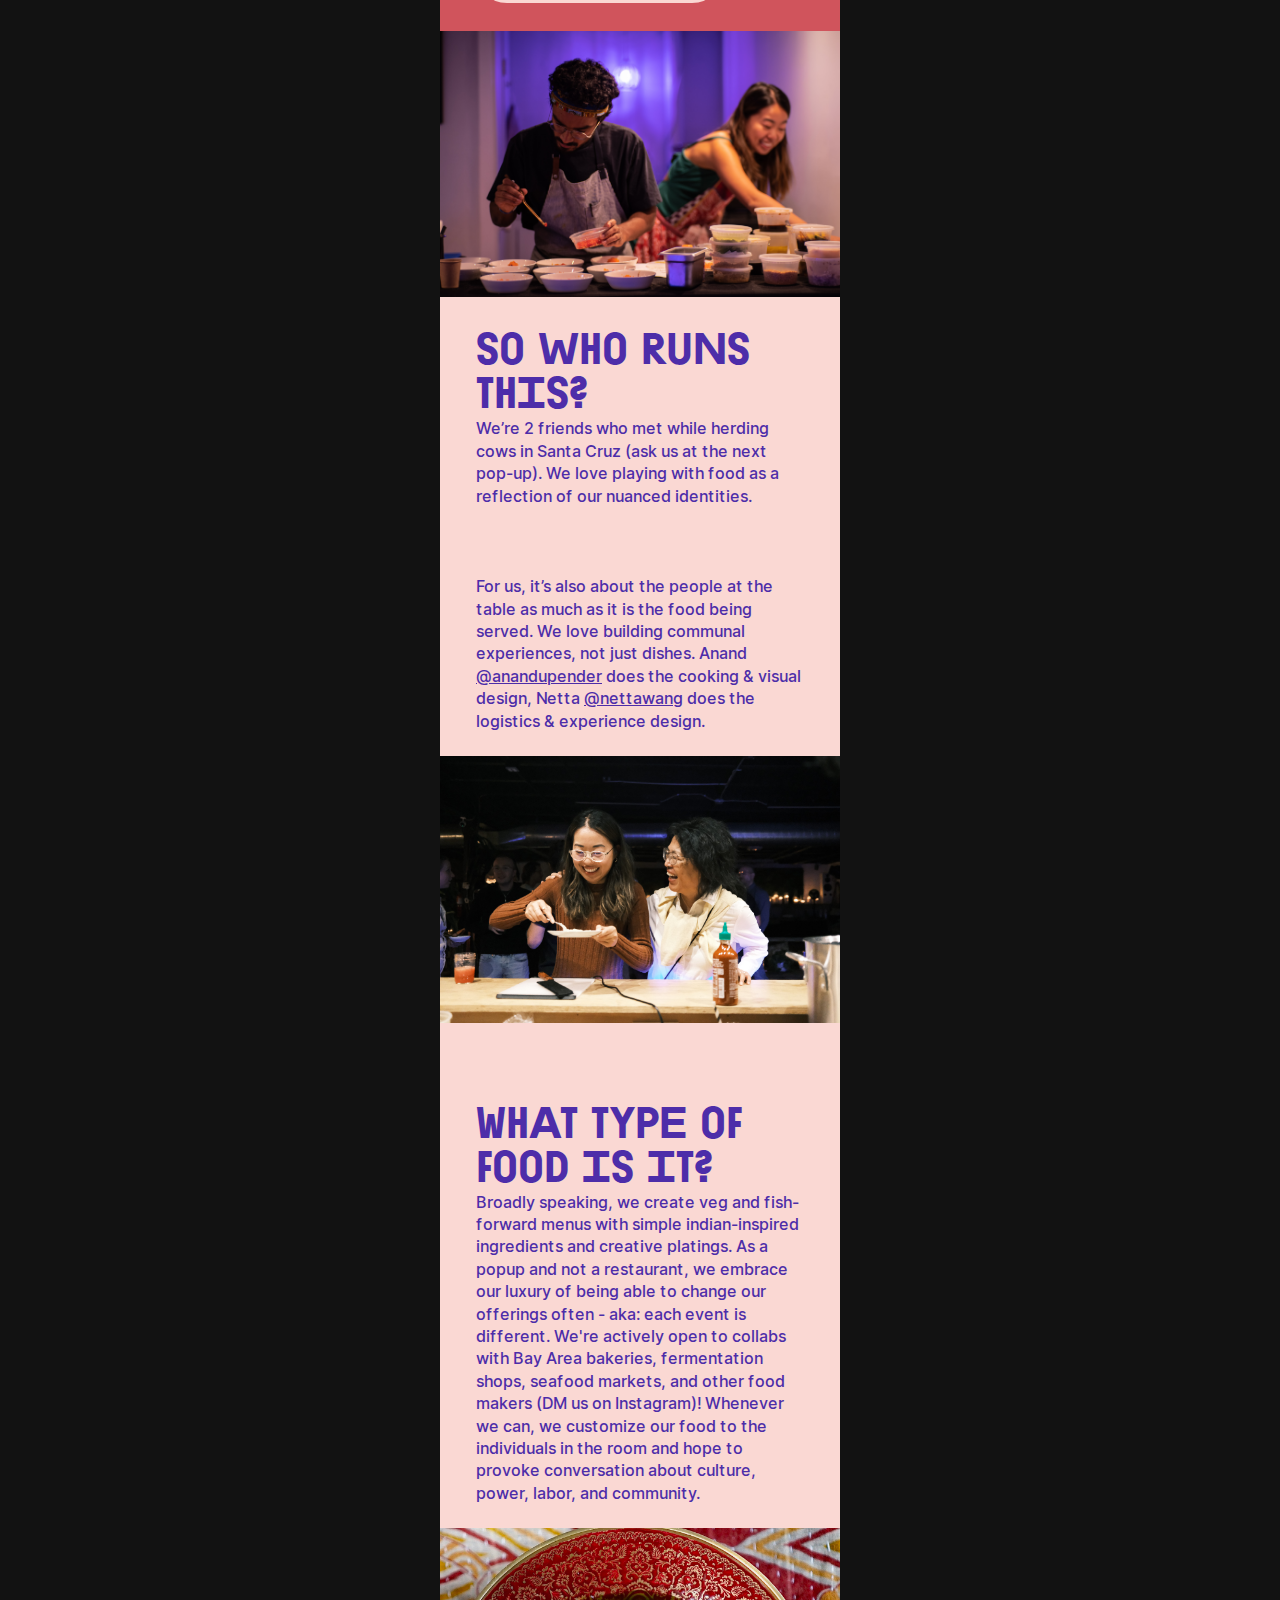
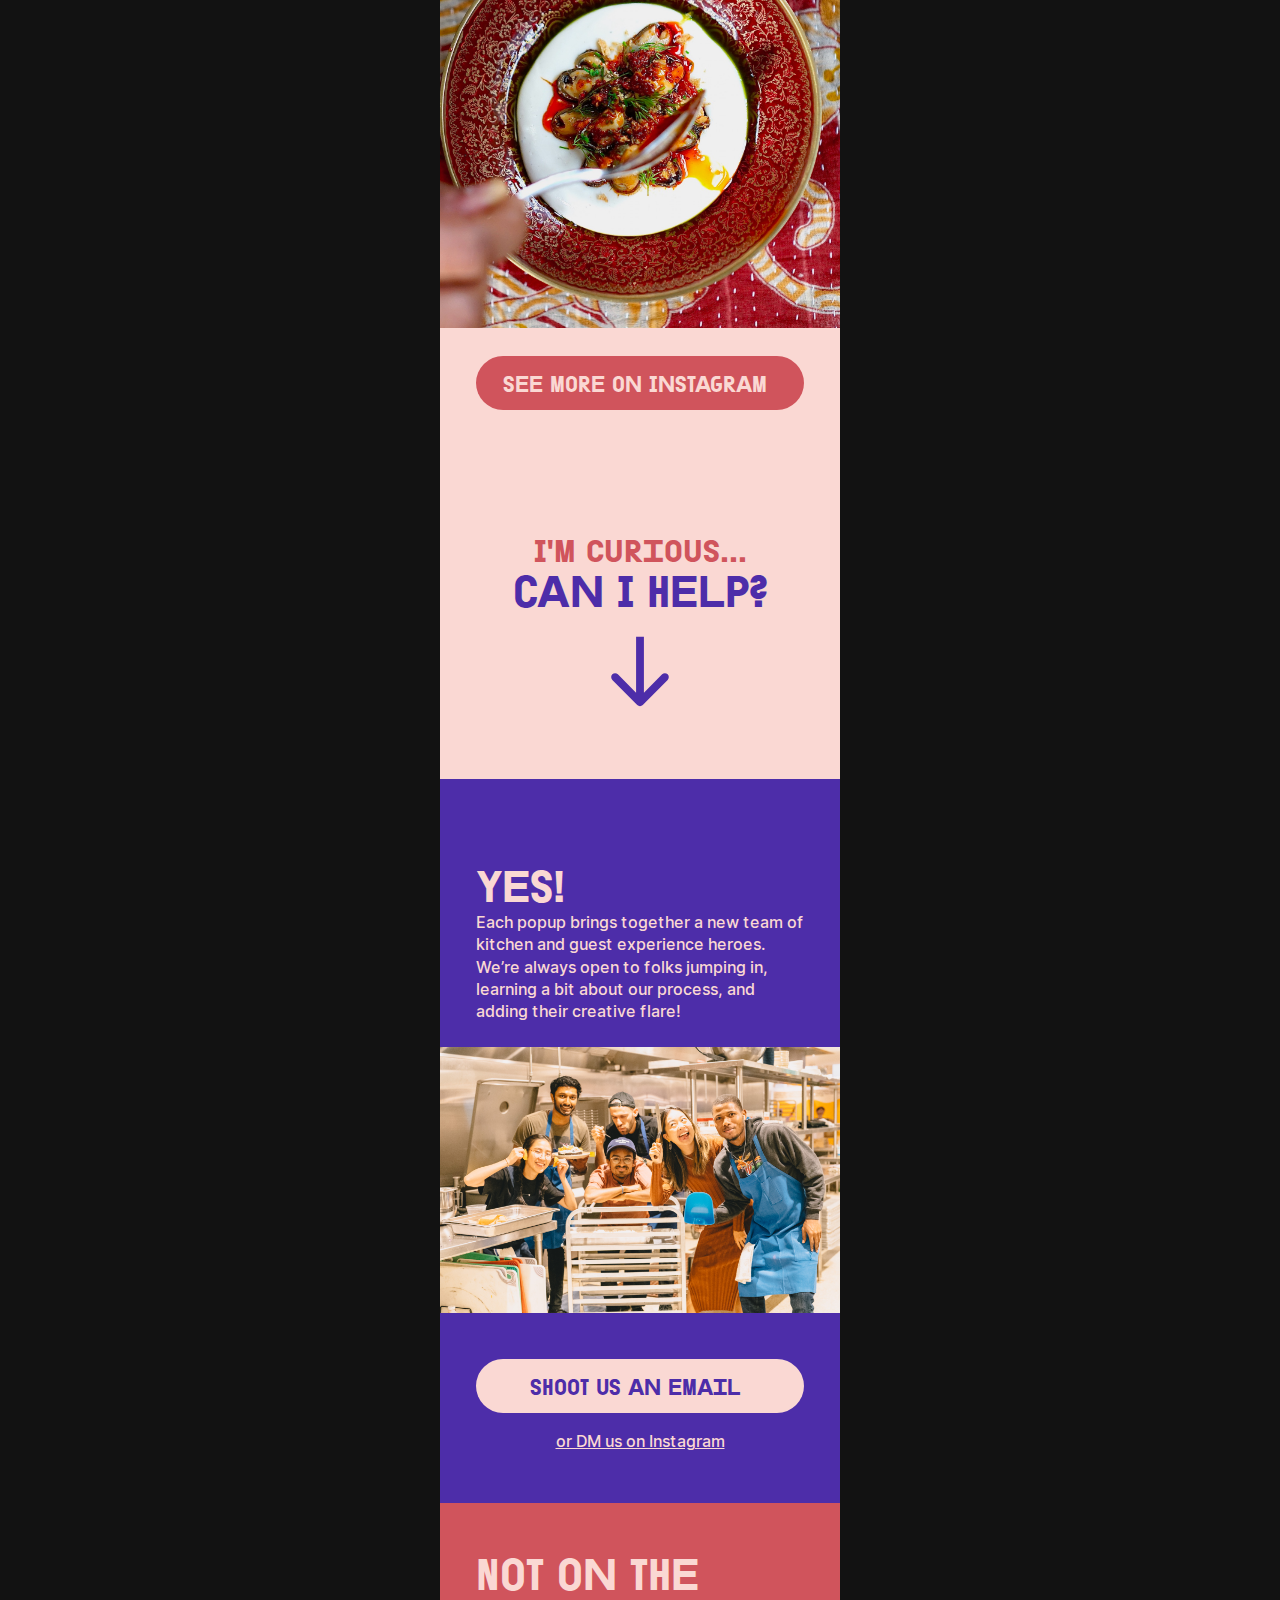
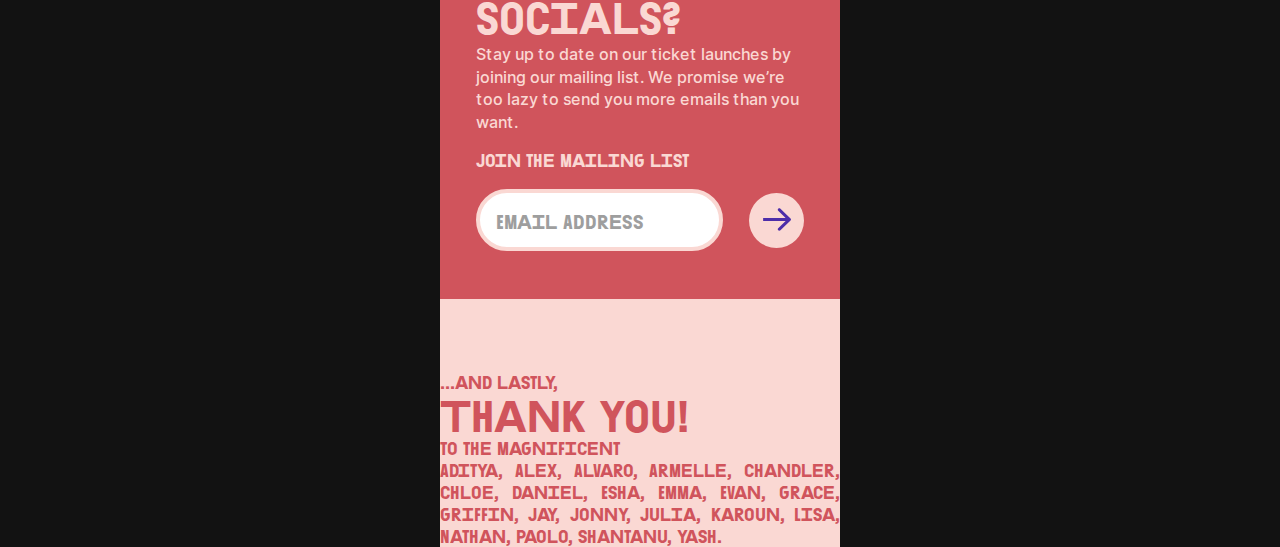
==== commit 3f5c54bb: "Update index.html" ====
--- a/index.html
+++ b/index.html
@@ -77,7 +77,7 @@
     <img src="img/people2.jpeg" alt="">
 
     <!-- NO FUTURE EVENT PLANNED -->
-    <section class="bg-purple p1 mt0 mb0" style="display: none;">
+    <section class="bg-purple p1 mt0 mb0">
         <h3 class="white center">next event in late May...come back soon!</h3>
         <p class="white center italic">We’re probably...</p>
         <div class="white center" id="dynamic">recipe testing</div>
@@ -104,7 +104,7 @@
     </section>
 
     <!-- UPCOMING TICKETED EVENT - LIVE -->
-    <section class="bg-purple p1 mt0 mb0" >
+    <section class="bg-purple p1 mt0 mb0" style="display: none;" >
         <h2 class="white center">Pop-Up #12</h2>
         <h2 class="white center">Weds May 24</h2>
         <p class="white center italic">Tickets live! View event page for availability:</p>
